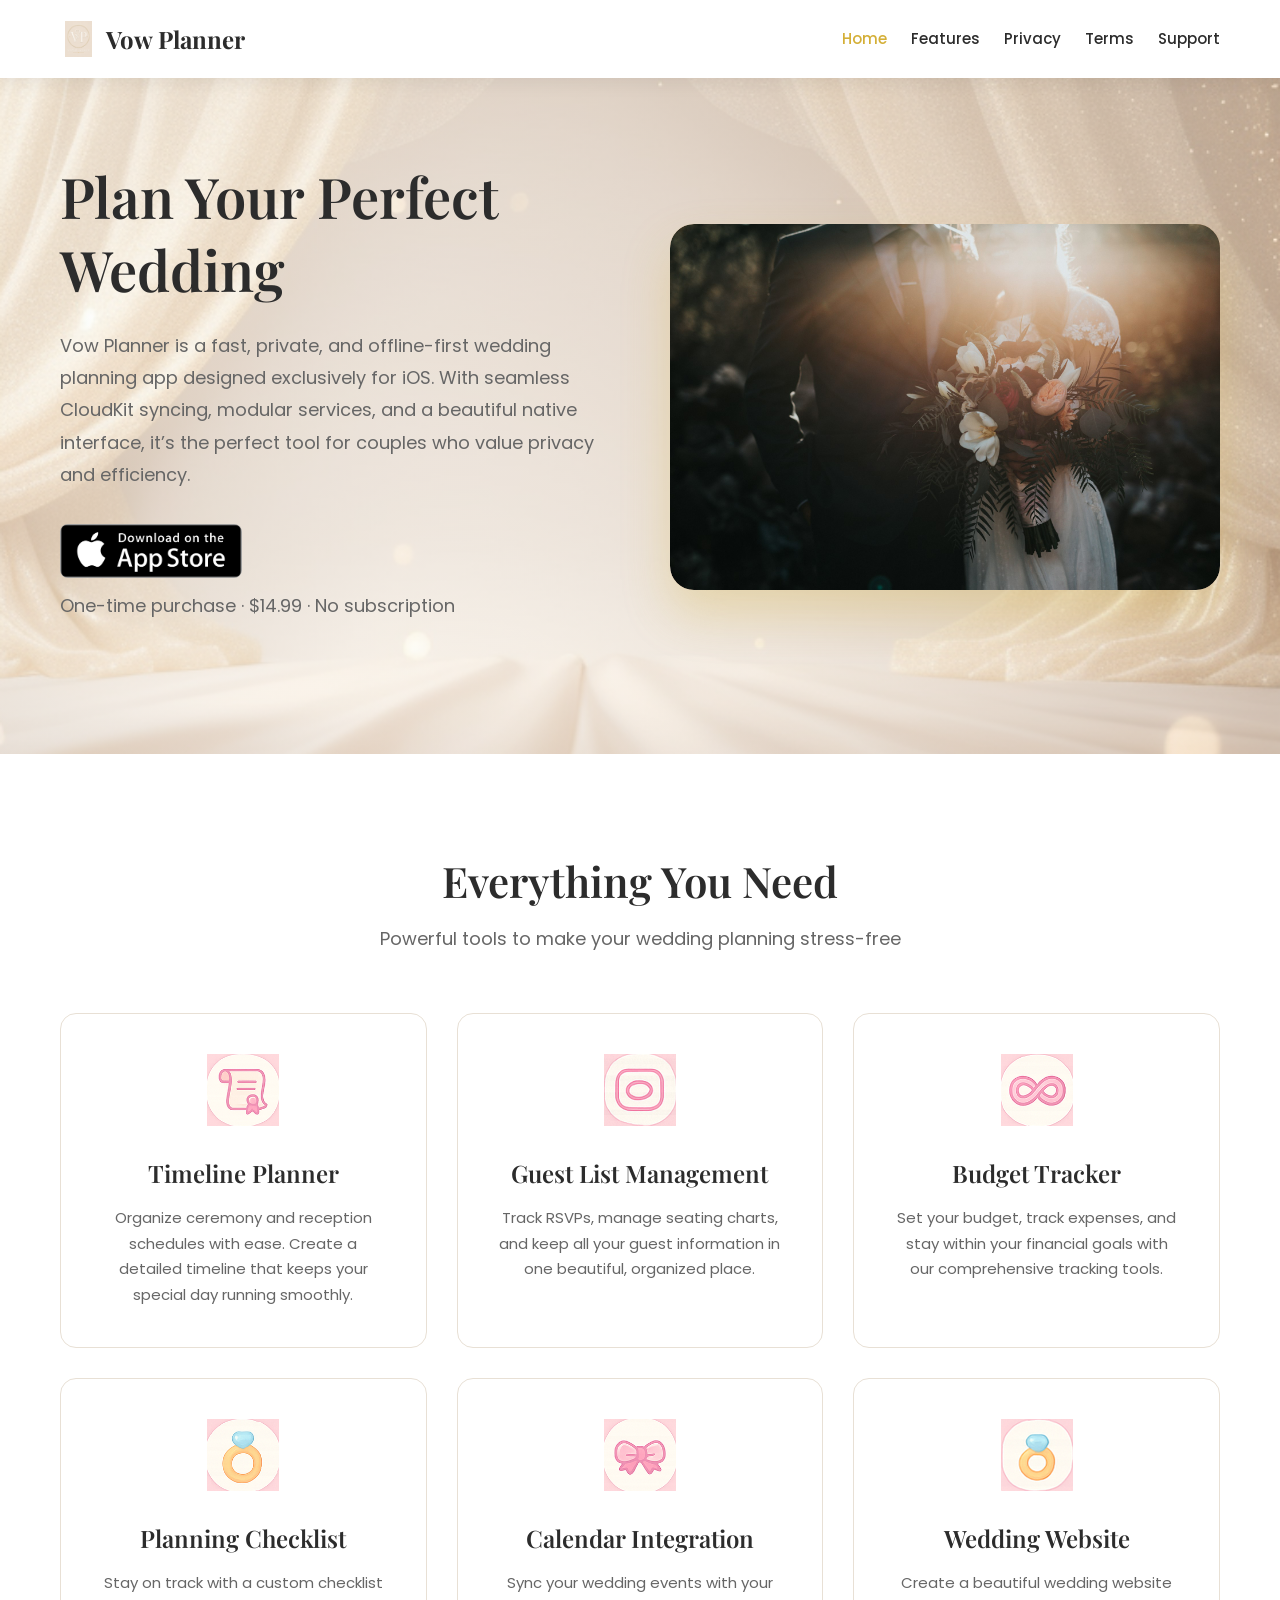
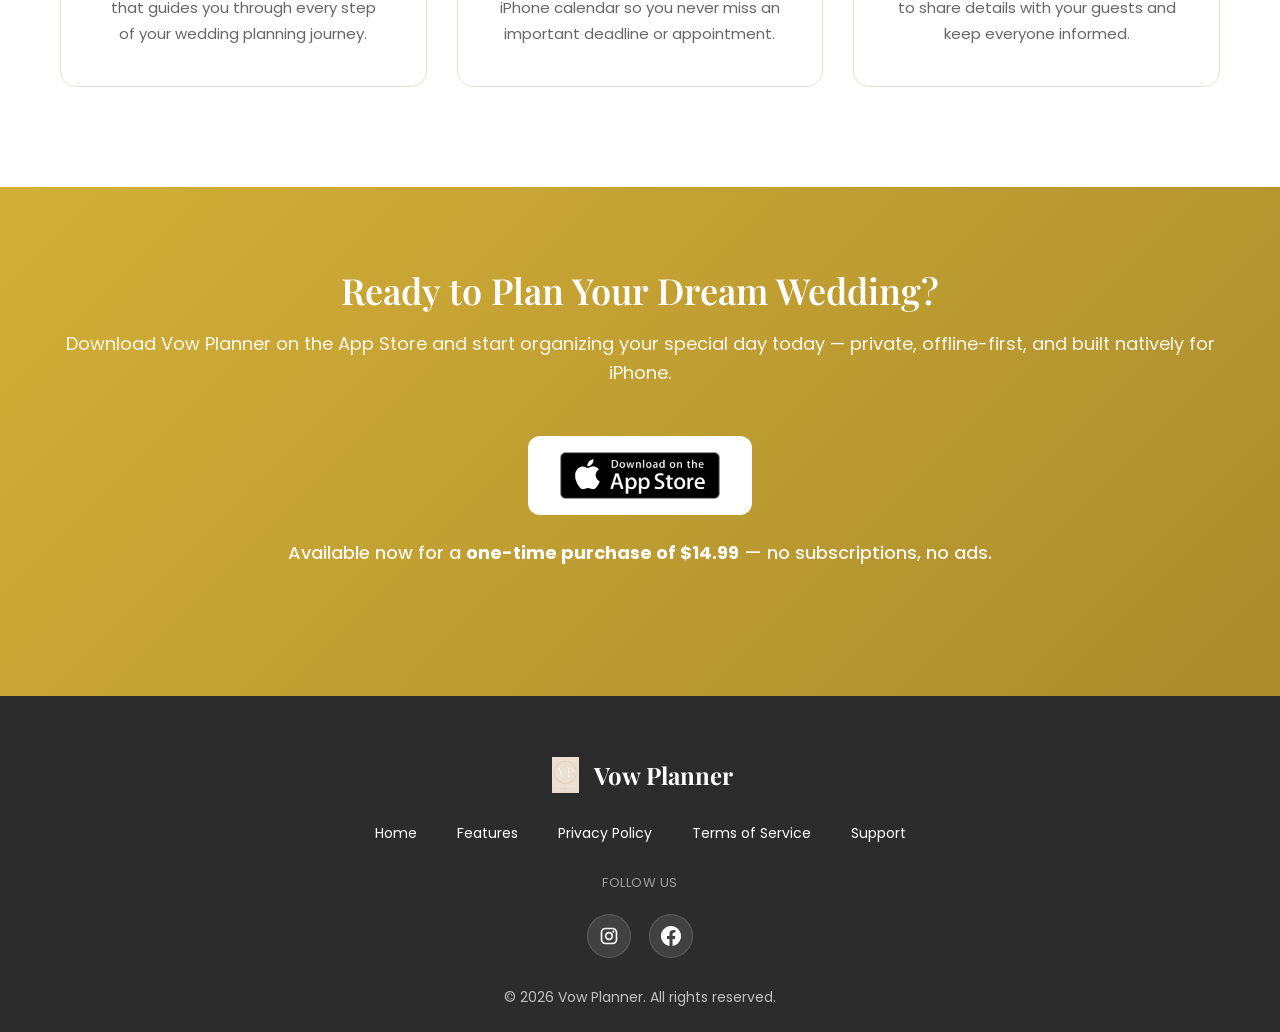
==== index.html @ b16868f6 "fix: point footer Facebook link to gath.show" ====
<!DOCTYPE html>
<html lang="en">
<head>
    <meta charset="UTF-8">
    <meta name="viewport" content="width=device-width, initial-scale=1.0">
    <title>Vow Planner - Your Perfect Wedding, Simplified</title>
    <meta name="description" content="Vow Planner is a fast, private, offline-first wedding planning app for iPhone. Organize timeline, guest list, budget, checklist, and more. One-time purchase — no subscription.">
    <meta name="keywords" content="wedding planner app, iPhone wedding app, offline wedding planner, budget tracker, guest list, Vow Planner">
    <link rel="canonical" href="https://vowplanner.goodvibez.life/">
    <link rel="stylesheet" href="css/style.css">
    <link rel="stylesheet" href="css/extras.css">
    <link rel="preconnect" href="https://fonts.googleapis.com">
    <link rel="preconnect" href="https://fonts.gstatic.com" crossorigin>
    <link href="https://fonts.googleapis.com/css2?family=Playfair+Display:wght@400;600;700&family=Poppins:wght@300;400;500;600&display=swap" rel="stylesheet">
    <link rel="icon" type="image/png" href="images/simplified-logo-mark-v01-02.png">
    <link rel="apple-touch-icon" href="images/app-store-icon-v01-02.png">
    <meta property="og:title" content="Vow Planner – Plan Your Perfect Wedding">
    <meta property="og:description" content="Fast, private, offline-first wedding planning for iPhone. One-time purchase of $14.99.">
    <meta property="og:type" content="website">
    <meta property="og:url" content="https://vowplanner.goodvibez.life/">
    <meta property="og:image" content="https://vowplanner.goodvibez.life/images/social-sharing-image-v01-01.png">
    <meta property="og:image:alt" content="Vow Planner – Your complete wedding planning companion">
    <meta property="og:site_name" content="Vow Planner">
    <meta name="twitter:card" content="summary_large_image">
    <meta name="twitter:title" content="Vow Planner – Plan Your Perfect Wedding">
    <meta name="twitter:description" content="Fast, private, offline-first wedding planning for iPhone. One-time purchase of $14.99.">
    <meta name="twitter:image" content="https://vowplanner.goodvibez.life/images/social-sharing-image-v01-01.png">
</head>
<body>
    <a class="skip-link" href="#main">Skip to content</a>
    <header class="navbar">
        <div class="container">
            <a href="index.html" class="logo">
                <img src="images/simplified-logo-mark-v01-02.png" alt="Vow Planner" class="logo-icon">
                <span>Vow Planner</span>
            </a>
            <nav class="nav-menu" id="primary-nav" aria-label="Primary">
                <a href="index.html" class="active" aria-current="page">Home</a>
                <a href="features.html">Features</a>
                <a href="privacy.html">Privacy</a>
                <a href="terms.html">Terms</a>
                <a href="support.html">Support</a>
            </nav>
            <button class="menu-toggle" type="button" aria-label="Open menu" aria-controls="primary-nav" aria-expanded="false">
                <span></span>
                <span></span>
                <span></span>
            </button>
        </div>
    </header>
    <main id="main">
    <section class="hero">
        <div class="container">
            <div class="hero-content">
                <div class="hero-text">
                    <h1>Plan Your Perfect Wedding</h1>
                    <p>Vow Planner is a fast, private, and offline-first wedding planning app designed exclusively for iOS. With seamless CloudKit syncing, modular services, and a beautiful native interface, it’s the perfect tool for couples who value privacy and efficiency.</p>
                    <div class="app-download">
                        <a href="https://apps.apple.com/us/app/vow-planner/id6760318423" class="app-store-badge" target="_blank" rel="noopener noreferrer" aria-label="Download Vow Planner on the App Store">
                            <img src="images/download.png" alt="Download on the App Store">
                        </a>
                        <p class="hero-cta-note">One-time purchase · $14.99 · No subscription</p>
                    </div>
                </div>
                <div class="hero-image">
                    <img src="images/hero-couple.jpg" alt="Happy couple smiling at their wedding ceremony">
                </div>
            </div>
        </div>
    </section>
    <section class="features-section">
        <div class="container">
            <h2>Everything You Need</h2>
            <p class="section-subtitle">Powerful tools to make your wedding planning stress-free</p>
            <div class="features-grid">
                <div class="feature-card"><img src="assets/iPadApp__Scroll.png" alt="" class="feature-icon"><h3>Timeline Planner</h3><p>Organize ceremony and reception schedules with ease. Create a detailed timeline that keeps your special day running smoothly.</p></div>
                <div class="feature-card"><img src="assets/Insta_Small.png" alt="" class="feature-icon"><h3>Guest List Management</h3><p>Track RSVPs, manage seating charts, and keep all your guest information in one beautiful, organized place.</p></div>
                <div class="feature-card"><img src="assets/iPhoneSetting__Infinity.png" alt="" class="feature-icon"><h3>Budget Tracker</h3><p>Set your budget, track expenses, and stay within your financial goals with our comprehensive tracking tools.</p></div>
                <div class="feature-card"><img src="assets/iPhoneSetting__Heart.png" alt="" class="feature-icon"><h3>Planning Checklist</h3><p>Stay on track with a custom checklist that guides you through every step of your wedding planning journey.</p></div>
                <div class="feature-card"><img src="assets/iPhoneSpotlight__Bowtie.png" alt="" class="feature-icon"><h3>Calendar Integration</h3><p>Sync your wedding events with your iPhone calendar so you never miss an important deadline or appointment.</p></div>
                <div class="feature-card"><img src="assets/Ring_Small.png" alt="" class="feature-icon"><h3>Wedding Website</h3><p>Create a beautiful wedding website to share details with your guests and keep everyone informed.</p></div>
            </div>
        </div>
    </section>
    <section class="download-section">
        <div class="container">
            <h2>Ready to Plan Your Dream Wedding?</h2>
            <p>Download Vow Planner on the App Store and start organizing your special day today — private, offline-first, and built natively for iPhone.</p>
            <div class="download-buttons">
                <a href="https://apps.apple.com/us/app/vow-planner/id6760318423" class="app-store-btn" target="_blank" rel="noopener noreferrer">
                    <img src="images/download.png" alt="Download on the App Store" width="160">
                </a>
            </div>
            <p class="price-info">Available now for a <strong>one-time purchase of $14.99</strong> — no subscriptions, no ads.</p>
        </div>
    </section>
    </main>
    <footer>
        <div class="container">
            <div class="footer-content">
                <a href="index.html" class="footer-logo">
                    <img src="images/simplified-logo-mark-v01-02.png" alt="Vow Planner" class="footer-icon">
                    <span>Vow Planner</span>
                </a>
                <div class="footer-links">
                    <a href="index.html">Home</a>
                    <a href="features.html">Features</a>
                    <a href="privacy.html">Privacy Policy</a>
                    <a href="terms.html">Terms of Service</a>
                    <a href="support.html">Support</a>
                </div>
                <p class="footer-social-label">Follow us</p>
                <div class="footer-social">
                    <a href="https://www.instagram.com/vowplannerapp/" class="social-link" target="_blank" rel="noopener noreferrer" aria-label="Vow Planner on Instagram">
                        <svg viewBox="0 0 24 24" aria-hidden="true"><path d="M7.8 2h8.4C19.4 2 22 4.6 22 7.8v8.4a5.8 5.8 0 0 1-5.8 5.8H7.8C4.6 22 2 19.4 2 16.2V7.8A5.8 5.8 0 0 1 7.8 2zm-.2 2A3.6 3.6 0 0 0 4 7.6v8.8C4 18.39 5.61 20 7.6 20h8.8a3.6 3.6 0 0 0 3.6-3.6V7.6C20 5.61 18.39 4 16.4 4H7.6zm9.65 1.5a1.25 1.25 0 1 1 0 2.5 1.25 1.25 0 0 1 0-2.5zM12 7a5 5 0 1 1 0 10 5 5 0 0 1 0-10zm0 2a3 3 0 1 0 0 6 3 3 0 0 0 0-6z"/></svg>
                    </a>
                    <a href="https://www.facebook.com/gath.show" class="social-link" target="_blank" rel="noopener noreferrer" aria-label="Vow Planner on Facebook">
                        <svg viewBox="0 0 24 24" aria-hidden="true"><path d="M24 12.073c0-6.627-5.373-12-12-12s-12 5.373-12 12c0 5.99 4.388 10.954 10.125 11.854v-8.385H7.078v-3.47h3.047V9.43c0-3.007 1.792-4.669 4.533-4.669 1.312 0 2.686.235 2.686.235v2.953H15.83c-1.491 0-1.956.925-1.956 1.874v2.25h3.328l-.532 3.47h-2.796v8.385C19.612 23.027 24 18.062 24 12.073z"/></svg>
                    </a>
                </div>
                <div class="footer-copyright">
                    <p>&copy; 2026 Vow Planner. All rights reserved.</p>
                </div>
            </div>
        </div>
    </footer>
    <script src="js/script.js"></script>
</body>
</html>
---- css/style.css ----
:root {
    --primary-color: #d4af37;
    --primary-dark: #aa8c2c;
    --accent-color: #f5e6e6;
    --text-dark: #2c2c2c;
    --text-light: #666666;
    --white: #ffffff;
    --cream: #faf9f6;
    --border-color: #e8e0d5;
}

* {
    margin: 0;
    padding: 0;
    box-sizing: border-box;
}

html {
    scroll-behavior: smooth;
}

body {
    font-family: 'Poppins', sans-serif;
    color: var(--text-dark);
    line-height: 1.6;
    background-color: var(--white);
}

h1, h2, h3, h4, h5, h6 {
    font-family: 'Playfair Display', serif;
    font-weight: 600;
    line-height: 1.3;
}

.container {
    max-width: 1200px;
    margin: 0 auto;
    padding: 0 20px;
}

.navbar {
    background: var(--white);
    box-shadow: 0 2px 20px rgba(0, 0, 0, 0.08);
    position: fixed;
    top: 0;
    width: 100%;
    z-index: 1000;
    padding: 20px 0;
}

.navbar .container {
    display: flex;
    justify-content: space-between;
    align-items: center;
}

.logo {
    display: flex;
    align-items: center;
    gap: 10px;
    font-family: 'Playfair Display', serif;
    font-size: 24px;
    font-weight: 700;
    color: var(--text-dark);
}

.logo-icon {
    width: 36px;
    height: 36px;
    object-fit: contain;
}

.nav-menu {
    display: flex;
    gap: 24px;
    flex-wrap: wrap;
}

.nav-menu a {
    text-decoration: none;
    color: var(--text-dark);
    font-weight: 500;
    font-size: 15px;
    transition: color 0.3s ease;
}

.nav-menu a:hover {
    color: var(--primary-color);
}

.nav-menu a.active {
    color: var(--primary-color);
}

.menu-toggle {
    display: none;
    flex-direction: column;
    cursor: pointer;
    gap: 5px;
}

.menu-toggle span {
    width: 25px;
    height: 3px;
    background: var(--text-dark);
    transition: all 0.3s ease;
}

.hero {
    padding: 160px 0 100px;
    background-image: url('../images/hero-background-v01-01.png');
    background-size: cover;
    background-position: center;
    background-repeat: no-repeat;
    position: relative;
}

.hero::before {
    content: '';
    position: absolute;
    inset: 0;
    background: linear-gradient(
        135deg,
        rgba(250, 249, 246, 0.55) 0%,
        rgba(255, 255, 255, 0.35) 100%
    );
    pointer-events: none;
    z-index: 0;
}

.hero .container {
    position: relative;
    z-index: 1;
}

.hero-content {
    display: grid;
    grid-template-columns: 1fr 1fr;
    gap: 60px;
    align-items: center;
}

.hero h1 {
    font-size: 56px;
    margin-bottom: 24px;
    color: var(--text-dark);
}

.hero p {
    font-size: 18px;
    color: var(--text-light);
    margin-bottom: 32px;
    line-height: 1.8;
}

.app-download {
    margin-top: 32px;
    display: flex;
    flex-direction: column;
    align-items: flex-start;
    gap: 12px;
}

.app-store-badge {
    display: inline-block;
    transition: transform 0.3s ease, box-shadow 0.3s ease;
}

.app-store-badge:hover {
    transform: translateY(-2px);
}

.app-store-badge img {
    height: 54px;
    border-radius: 8px;
    display: block;
}

.hero-cta-note {
    font-size: 14px;
    color: var(--text-light);
    margin: 0;
}

.hero-image {
    position: relative;
    border-radius: 24px;
    box-shadow: 0 24px 48px rgba(212, 175, 55, 0.28);
    overflow: hidden;
    background-image: url('../images/hero-background-v01-01.png');
    background-size: cover;
    background-position: center;
    background-repeat: no-repeat;
    padding: 0;
}

.hero-image img {
    width: 100%;
    height: auto;
    display: block;
    border-radius: 24px;
    position: relative;
    z-index: 1;
    box-shadow: inset 0 0 0 1px rgba(255, 255, 255, 0.15);
}

.features-section {
    padding: 100px 0;
    background: var(--white);
}

.features-section h2 {
    text-align: center;
    font-size: 42px;
    margin-bottom: 16px;
    color: var(--text-dark);
}

.section-subtitle {
    text-align: center;
    color: var(--text-light);
    margin-bottom: 60px;
    font-size: 18px;
}

.features-grid {
    display: grid;
    grid-template-columns: repeat(auto-fit, minmax(300px, 1fr));
    gap: 30px;
}

.feature-card {
    background: var(--white);
    padding: 40px;
    border-radius: 16px;
    border: 1px solid var(--border-color);
    transition: all 0.3s ease;
    text-align: center;
}

.feature-card:hover {
    transform: translateY(-5px);
    box-shadow: 0 15px 30px rgba(212, 175, 55, 0.15);
    border-color: var(--primary-color);
}

.feature-icon {
    width: 72px;
    height: 72px;
    margin-bottom: 24px;
    object-fit: contain;
}

.feature-card h3 {
    font-size: 24px;
    margin-bottom: 16px;
    color: var(--text-dark);
}

.feature-card p {
    color: var(--text-light);
    font-size: 15px;
    line-height: 1.7;
}

/* Lifestyle / editorial grid */
.lifestyle-section {
    padding: 80px 0 100px;
    background: var(--cream);
}

.lifestyle-section h2 {
    text-align: center;
    font-size: 36px;
    margin-bottom: 12px;
    color: var(--text-dark);
}

.lifestyle-grid {
    display: grid;
    grid-template-columns: repeat(3, 1fr);
    gap: 28px;
}

.lifestyle-card {
    margin: 0;
    border-radius: 16px;
    overflow: hidden;
    background: var(--white);
    box-shadow: 0 10px 28px rgba(0, 0, 0, 0.06);
    transition: transform 0.3s ease, box-shadow 0.3s ease;
}

.lifestyle-card:hover {
    transform: translateY(-4px);
    box-shadow: 0 16px 36px rgba(212, 175, 55, 0.18);
}

.lifestyle-card img {
    width: 100%;
    height: 240px;
    object-fit: cover;
    display: block;
}

.lifestyle-card figcaption {
    padding: 16px 20px;
    font-size: 15px;
    font-weight: 500;
    color: var(--text-dark);
    text-align: center;
}

.download-section {
    padding: 80px 0;
    background: linear-gradient(135deg, var(--primary-color) 0%, var(--primary-dark) 100%);
    text-align: center;
}

.download-section h2 {
    color: var(--white);
    font-size: 36px;
    margin-bottom: 16px;
}

.download-section > .container > p {
    color: rgba(255, 255, 255, 0.9);
    font-size: 18px;
    margin-bottom: 48px;
}

.download-buttons {
    display: flex;
    justify-content: center;
    align-items: center;
    gap: 20px;
    flex-wrap: wrap;
}

.app-store-btn {
    display: flex;
    flex-direction: column;
    align-items: center;
    justify-content: center;
    background: var(--white);
    padding: 16px 32px;
    border-radius: 12px;
    text-decoration: none;
    transition: all 0.3s ease;
    min-width: 200px;
}

.app-store-btn:hover {
    transform: translateY(-3px);
    box-shadow: 0 10px 20px rgba(0, 0, 0, 0.2);
}

.app-store-btn img {
    display: block;
    max-width: 160px;
    height: auto;
}

.price-info {
    margin-top: 24px;
    color: rgba(255, 255, 255, 0.95);
    font-size: 16px;
    font-weight: 500;
}

.price-info strong {
    color: var(--white);
}

footer {
    background: var(--text-dark);
    color: var(--white);
    padding: 60px 0 24px;
}

.footer-content {
    display: flex;
    flex-direction: column;
    align-items: center;
    gap: 28px;
}

.footer-logo {
    display: flex;
    align-items: center;
    gap: 10px;
    font-family: 'Playfair Display', serif;
    font-size: 24px;
    font-weight: 700;
    color: var(--white);
}

.footer-icon {
    width: 36px;
    height: 36px;
    object-fit: contain;
}

.footer-links {
    display: flex;
    flex-wrap: wrap;
    justify-content: center;
    gap: 28px 40px;
}

.footer-links a {
    text-decoration: none;
    color: var(--white);
    font-size: 14px;
    transition: color 0.3s ease;
}

.footer-links a:hover {
    color: var(--primary-color);
}

.footer-social {
    display: flex;
    align-items: center;
    justify-content: center;
    gap: 18px;
    flex-wrap: wrap;
}

.social-link {
    display: inline-flex;
    align-items: center;
    justify-content: center;
    width: 44px;
    height: 44px;
    border-radius: 50%;
    background: rgba(255, 255, 255, 0.1);
    color: var(--white);
    text-decoration: none;
    transition: all 0.3s ease;
    border: 1px solid rgba(255, 255, 255, 0.15);
}

.social-link:hover {
    background: var(--primary-color);
    border-color: var(--primary-color);
    transform: translateY(-3px);
    box-shadow: 0 6px 16px rgba(212, 175, 55, 0.35);
}

.social-link img {
    width: 22px;
    height: 22px;
    object-fit: contain;
    filter: brightness(0) invert(1);
}

.social-link svg {
    width: 20px;
    height: 20px;
    fill: currentColor;
}

.footer-social-label {
    width: 100%;
    text-align: center;
    font-size: 13px;
    color: rgba(255, 255, 255, 0.55);
    margin-bottom: -8px;
    letter-spacing: 0.04em;
    text-transform: uppercase;
}

.footer-copyright p {
    font-size: 14px;
    color: rgba(255, 255, 255, 0.7);
    text-align: center;
}

.page-header {
    padding: 140px 0 60px;
    background: linear-gradient(135deg, var(--cream) 0%, var(--white) 100%);
    text-align: center;
}

.page-header h1 {
    font-size: 48px;
    margin-bottom: 12px;
    color: var(--text-dark);
}

.page-header p {
    color: var(--text-light);
    font-size: 18px;
}

.legal-banner {
    padding: 60px 0;
    background: linear-gradient(135deg, var(--cream) 0%, var(--white) 100%);
}

.legal-banner-image {
    width: 100%;
    height: auto;
    border-radius: 16px;
    box-shadow: 0 10px 30px rgba(212, 175, 55, 0.2);
    max-width: 800px;
    margin: 0 auto;
    display: block;
}

.features-detail {
    padding: 80px 0;
}

.feature-detail-item {
    display: grid;
    grid-template-columns: 1fr 1fr;
    gap: 60px;
    padding: 80px 0;
    align-items: center;
}

.feature-detail-item.reverse {
    flex-direction: row-reverse;
}

.feature-detail-content h2 {
    font-size: 36px;
    margin-bottom: 20px;
    color: var(--text-dark);
}

.feature-detail-content p {
    color: var(--text-light);
    margin-bottom: 16px;
    font-size: 16px;
}

.feature-detail-content ul {
    margin-left: 20px;
    margin-top: 20px;
}

.feature-detail-content ul li {
    color: var(--text-light);
    margin-bottom: 8px;
    font-size: 15px;
}

.feature-detail-content ul li strong {
    color: var(--text-dark);
}

.feature-detail-image img {
    width: 100%;
    height: auto;
    border-radius: 16px;
    box-shadow: 0 10px 30px rgba(0, 0, 0, 0.1);
}

.legal-page {
    padding: 120px 0;
    background: var(--white);
}

.legal-content {
    max-width: 800px;
    margin: 0 auto;
}

.legal-section {
    margin-bottom: 40px;
}

.legal-section h2 {
    font-size: 28px;
    margin-bottom: 16px;
    color: var(--text-dark);
}

.legal-section p {
    color: var(--text-light);
    margin-bottom: 16px;
    font-size: 15px;
    line-height: 1.8;
}

.legal-section ul {
    margin-left: 20px;
    margin-top: 16px;
}

.legal-section ul li {
    color: var(--text-light);
    margin-bottom: 8px;
    font-size: 15px;
    line-height: 1.6;
}

.legal-section ul li strong {
    color: var(--text-dark);
}

/* Social page */
.social-hero-banner {
    padding: 0 0 40px;
    background: linear-gradient(135deg, var(--cream) 0%, var(--white) 100%);
}

.social-hero-img {
    width: 100%;
    max-width: 720px;
    height: auto;
    display: block;
    margin: 0 auto;
    border-radius: 16px;
    box-shadow: 0 12px 32px rgba(212, 175, 55, 0.2);
}

.social-links-section {
    padding: 60px 0 80px;
    background: var(--white);
}

.social-links-section h2 {
    text-align: center;
    font-size: 36px;
    margin-bottom: 12px;
}

.social-cards {
    display: grid;
    grid-template-columns: repeat(auto-fit, minmax(240px, 1fr));
    gap: 24px;
}

.social-card {
    display: flex;
    flex-direction: column;
    align-items: center;
    text-align: center;
    padding: 36px 24px;
    border-radius: 16px;
    border: 1px solid var(--border-color);
    text-decoration: none;
    color: inherit;
    transition: all 0.3s ease;
    background: var(--white);
}

.social-card:hover {
    transform: translateY(-5px);
    border-color: var(--primary-color);
    box-shadow: 0 14px 28px rgba(212, 175, 55, 0.15);
}

.social-card-icon {
    width: 56px;
    height: 56px;
    border-radius: 50%;
    display: flex;
    align-items: center;
    justify-content: center;
    margin-bottom: 20px;
    background: var(--cream);
}

.social-card-icon img {
    width: 28px;
    height: 28px;
    object-fit: contain;
}

.social-card-icon svg {
    width: 24px;
    height: 24px;
    fill: var(--text-dark);
}

.social-card h3 {
    font-size: 22px;
    margin-bottom: 10px;
    color: var(--text-dark);
}

.social-card p {
    font-size: 14px;
    color: var(--text-light);
    margin-bottom: 16px;
    line-height: 1.6;
    flex-grow: 1;
}

.social-card-cta {
    font-size: 14px;
    font-weight: 600;
    color: var(--primary-color);
}

@media (max-width: 992px) {
    .hero h1 {
        font-size: 48px;
    }

    .feature-detail-item {
        grid-template-columns: 1fr;
    }

    .lifestyle-grid {
        grid-template-columns: 1fr 1fr;
    }
}

@media (max-width: 768px) {
    .menu-toggle {
        display: flex;
    }

    .nav-menu {
        position: fixed;
        top: 80px;
        left: 0;
        right: 0;
        background: var(--white);
        flex-direction: column;
        padding: 20px;
        box-shadow: 0 5px 10px rgba(0, 0, 0, 0.1);
        transform: translateX(100%);
        transition: transform 0.3s ease;
        z-index: 999;
    }

    .nav-menu.active {
        transform: translateX(0);
    }

    .hero {
        padding: 120px 0 60px;
    }

    .hero-content {
        grid-template-columns: 1fr;
        text-align: center;
    }

    .hero h1 {
        font-size: 36px;
    }

    .hero p {
        margin-left: auto;
        margin-right: auto;
    }

    .app-download {
        align-items: center;
    }

    .download-buttons {
        flex-direction: column;
    }

    .features-grid {
        grid-template-columns: 1fr;
    }

    .features-section {
        padding: 60px 0;
    }

    .lifestyle-grid {
        grid-template-columns: 1fr;
    }

    .lifestyle-card img {
        height: 200px;
    }

    .features-detail {
        padding: 40px 0;
    }

    .feature-detail-content h2 {
        font-size: 28px;
    }

    .legal-page {
        padding: 60px 0;
    }

    .footer-links {
        gap: 16px 24px;
    }
}
---- css/extras.css ----
a.logo, a.footer-logo { text-decoration: none; }
a.logo:hover, a.footer-logo:hover { color: var(--primary-color); }
.menu-toggle { background: none; border: none; padding: 6px; }
.menu-toggle.active span:nth-child(1) { transform: translateY(8px) rotate(45deg); }
.menu-toggle.active span:nth-child(2) { opacity: 0; }
.menu-toggle.active span:nth-child(3) { transform: translateY(-8px) rotate(-45deg); }
.skip-link { position: absolute; left: -999px; top: 8px; z-index: 2000; background: var(--text-dark); color: var(--white); padding: 8px 16px; border-radius: 6px; }
.skip-link:focus { left: 12px; }
.feature-detail-item.reverse .feature-detail-image { order: -1; }
.contact-form { margin: 3rem 0; background: var(--cream); border-radius: 12px; box-shadow: 0 2px 12px rgba(0,0,0,0.04); padding: 2rem 0; }
.contact-form h2, .contact-form > .container > p { text-align: center; }
.contact-form > .container > p { color: var(--text-light); max-width: 640px; margin: 0 auto 1.5rem; }
.styled-form { display: flex; flex-direction: column; gap: 1.2rem; max-width: 500px; margin: 0 auto; }
.styled-form label { font-weight: 500; color: var(--text-dark); }
.styled-form input, .styled-form textarea { padding: 0.7rem 1rem; border: 1px solid var(--border-color); border-radius: 6px; font-size: 1rem; font-family: inherit; background: var(--white); }
.styled-form input:focus, .styled-form textarea:focus { border-color: var(--primary-color); outline: 2px solid rgba(212,175,55,0.35); outline-offset: 1px; }
.btn-primary { background: var(--primary-color); color: var(--white); border: none; border-radius: 6px; padding: 0.8rem 1.5rem; font-size: 1rem; font-weight: 600; cursor: pointer; }
.btn-primary:hover { background: var(--primary-dark); }
.faq-section { padding: 1rem 0 2rem; }
.faq-section details { margin-bottom: 1rem; padding: 1rem; background: var(--cream); border-radius: 8px; border: 1px solid var(--border-color); }
.faq-section summary { font-weight: 600; cursor: pointer; color: var(--text-dark); }
.faq-section details p { margin-top: 0.75rem; color: var(--text-light); }
.support-intro { padding: 2rem 0; }
.support-intro p { max-width: 700px; margin: 0 auto; text-align: center; color: var(--text-light); font-size: 1.05rem; line-height: 1.7; }
.faq-section h2 { text-align: center; margin-bottom: 1.5rem; }
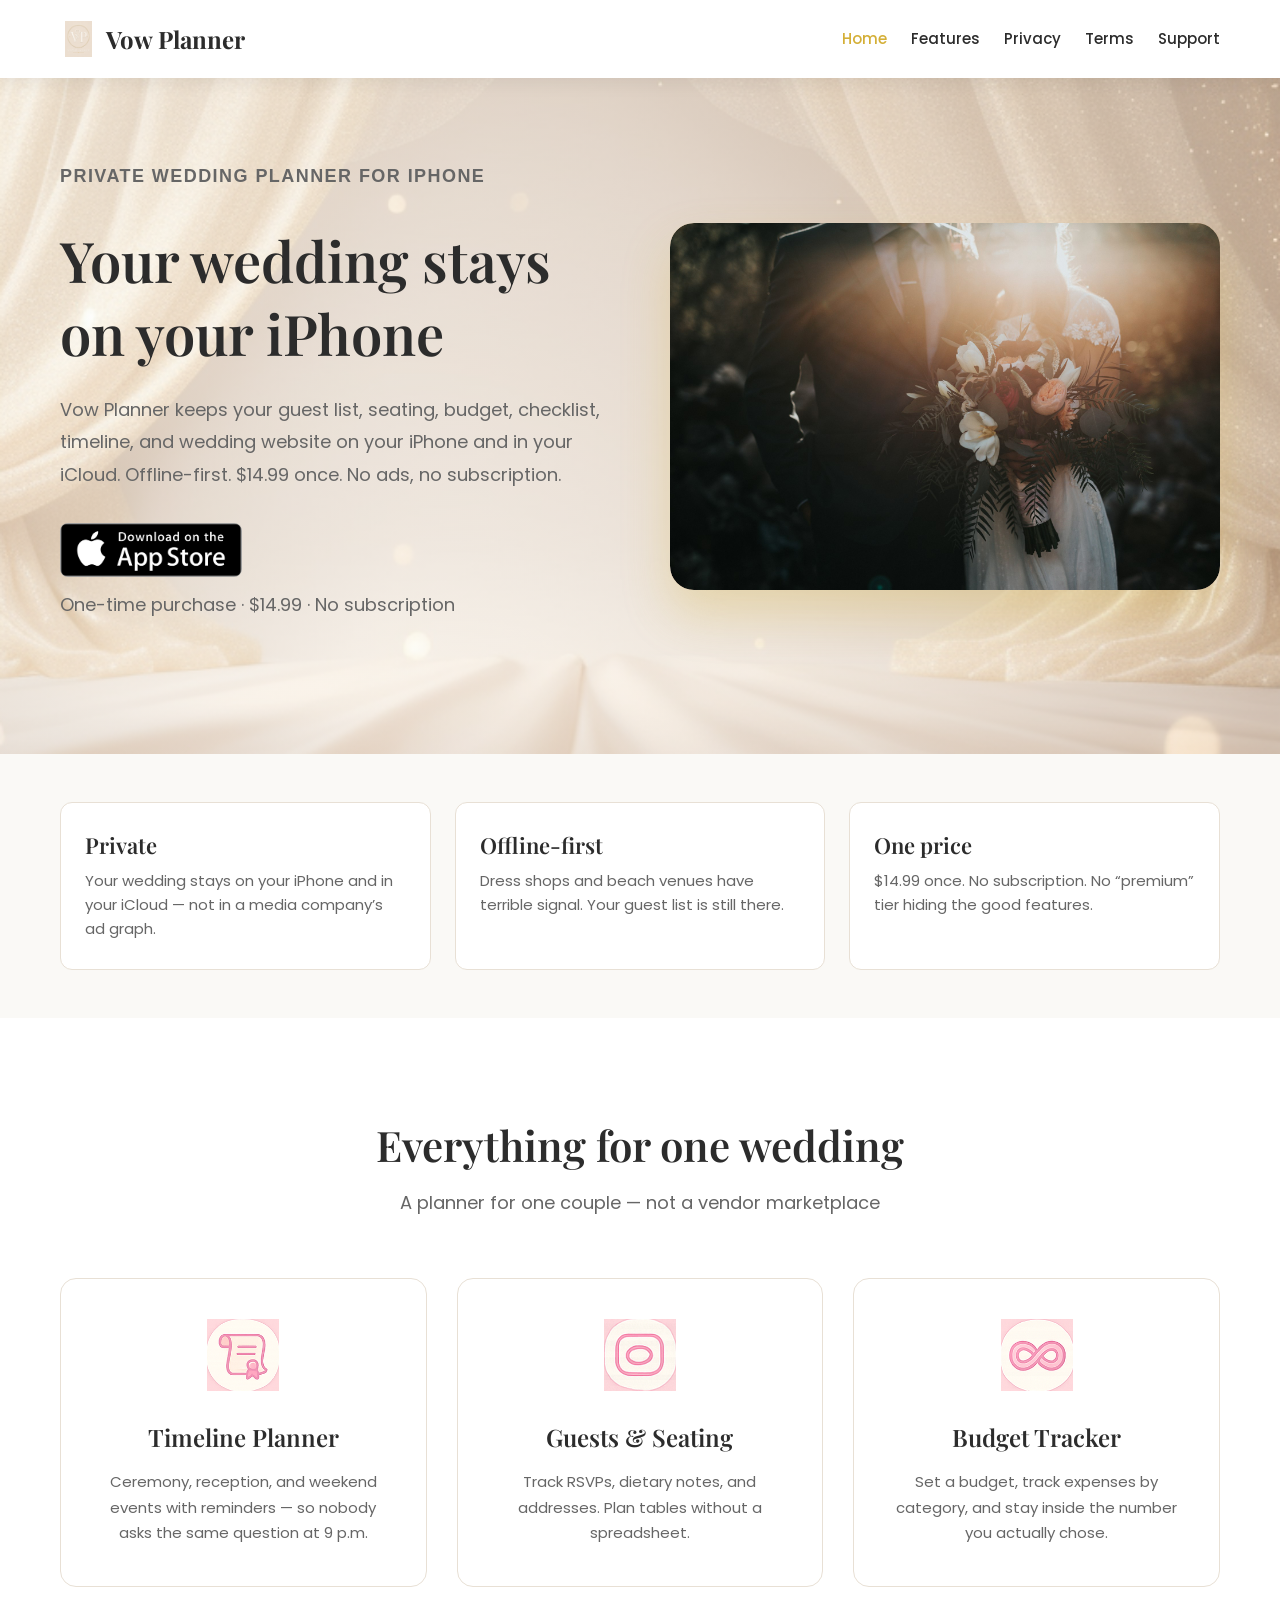
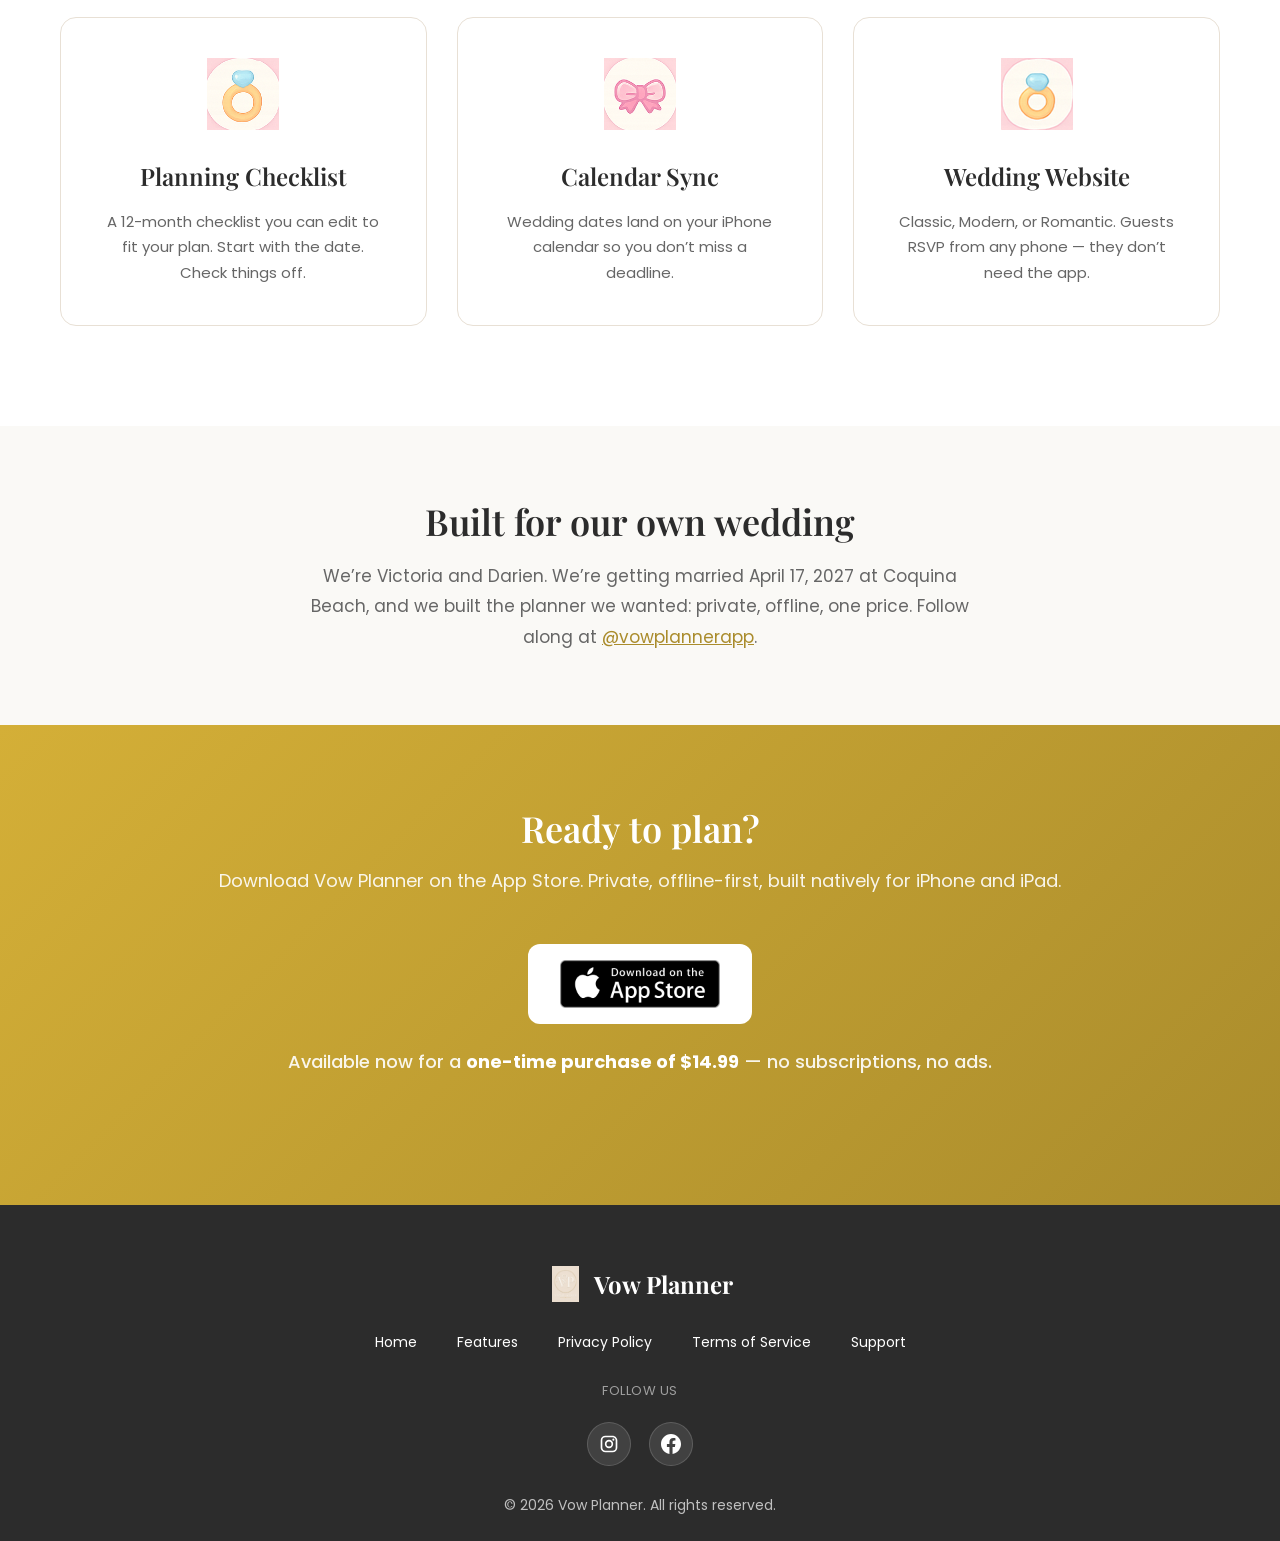
==== commit a9c9402c: "feat: homepage copy from Drive brief plus official Facebook link" ====
--- a/index.html
+++ b/index.html
@@ -3,9 +3,9 @@
 <head>
     <meta charset="UTF-8">
     <meta name="viewport" content="width=device-width, initial-scale=1.0">
-    <title>Vow Planner - Your Perfect Wedding, Simplified</title>
-    <meta name="description" content="Vow Planner is a fast, private, offline-first wedding planning app for iPhone. Organize timeline, guest list, budget, checklist, and more. One-time purchase — no subscription.">
-    <meta name="keywords" content="wedding planner app, iPhone wedding app, offline wedding planner, budget tracker, guest list, Vow Planner">
+    <title>Vow Planner – Private Wedding Planner for iPhone</title>
+    <meta name="description" content="Vow Planner is a private, offline-first wedding planner for iPhone. Guest list, seating, budget, checklist, timeline, and a wedding website. $14.99 once. No ads, no subscription.">
+    <meta name="keywords" content="Vow Planner, wedding planner app, iPhone wedding app, offline wedding planner, private wedding planner, guest list, seating chart, budget tracker">
     <link rel="canonical" href="https://vowplanner.goodvibez.life/">
     <link rel="stylesheet" href="css/style.css">
     <link rel="stylesheet" href="css/extras.css">
@@ -14,16 +14,16 @@
     <link href="https://fonts.googleapis.com/css2?family=Playfair+Display:wght@400;600;700&family=Poppins:wght@300;400;500;600&display=swap" rel="stylesheet">
     <link rel="icon" type="image/png" href="images/simplified-logo-mark-v01-02.png">
     <link rel="apple-touch-icon" href="images/app-store-icon-v01-02.png">
-    <meta property="og:title" content="Vow Planner – Plan Your Perfect Wedding">
-    <meta property="og:description" content="Fast, private, offline-first wedding planning for iPhone. One-time purchase of $14.99.">
+    <meta property="og:title" content="Vow Planner – Private Wedding Planner for iPhone">
+    <meta property="og:description" content="Your wedding stays on your iPhone and in your iCloud. $14.99 once. No ads, no subscription.">
     <meta property="og:type" content="website">
     <meta property="og:url" content="https://vowplanner.goodvibez.life/">
     <meta property="og:image" content="https://vowplanner.goodvibez.life/images/social-sharing-image-v01-01.png">
     <meta property="og:image:alt" content="Vow Planner – Your complete wedding planning companion">
     <meta property="og:site_name" content="Vow Planner">
     <meta name="twitter:card" content="summary_large_image">
-    <meta name="twitter:title" content="Vow Planner – Plan Your Perfect Wedding">
-    <meta name="twitter:description" content="Fast, private, offline-first wedding planning for iPhone. One-time purchase of $14.99.">
+    <meta name="twitter:title" content="Vow Planner – Private Wedding Planner for iPhone">
+    <meta name="twitter:description" content="Your wedding stays on your iPhone and in your iCloud. $14.99 once. No ads, no subscription.">
     <meta name="twitter:image" content="https://vowplanner.goodvibez.life/images/social-sharing-image-v01-01.png">
 </head>
 <body>
@@ -53,8 +53,9 @@
         <div class="container">
             <div class="hero-content">
                 <div class="hero-text">
-                    <h1>Plan Your Perfect Wedding</h1>
-                    <p>Vow Planner is a fast, private, and offline-first wedding planning app designed exclusively for iOS. With seamless CloudKit syncing, modular services, and a beautiful native interface, it’s the perfect tool for couples who value privacy and efficiency.</p>
+                    <p class="hero-kicker">Private wedding planner for iPhone</p>
+                    <h1>Your wedding stays on your iPhone</h1>
+                    <p>Vow Planner keeps your guest list, seating, budget, checklist, timeline, and wedding website on your iPhone and in your iCloud. Offline-first. $14.99 once. No ads, no subscription.</p>
                     <div class="app-download">
                         <a href="https://apps.apple.com/us/app/vow-planner/id6760318423" class="app-store-badge" target="_blank" rel="noopener noreferrer" aria-label="Download Vow Planner on the App Store">
                             <img src="images/download.png" alt="Download on the App Store">
@@ -68,24 +69,48 @@
             </div>
         </div>
     </section>
+    <section class="pillars-section" aria-label="Why Vow Planner">
+        <div class="container">
+            <div class="pillars-grid">
+                <div class="pillar-card">
+                    <h2>Private</h2>
+                    <p>Your wedding stays on your iPhone and in your iCloud — not in a media company’s ad graph.</p>
+                </div>
+                <div class="pillar-card">
+                    <h2>Offline-first</h2>
+                    <p>Dress shops and beach venues have terrible signal. Your guest list is still there.</p>
+                </div>
+                <div class="pillar-card">
+                    <h2>One price</h2>
+                    <p>$14.99 once. No subscription. No “premium” tier hiding the good features.</p>
+                </div>
+            </div>
+        </div>
+    </section>
     <section class="features-section">
         <div class="container">
-            <h2>Everything You Need</h2>
-            <p class="section-subtitle">Powerful tools to make your wedding planning stress-free</p>
+            <h2>Everything for one wedding</h2>
+            <p class="section-subtitle">A planner for one couple — not a vendor marketplace</p>
             <div class="features-grid">
-                <div class="feature-card"><img src="assets/iPadApp__Scroll.png" alt="" class="feature-icon"><h3>Timeline Planner</h3><p>Organize ceremony and reception schedules with ease. Create a detailed timeline that keeps your special day running smoothly.</p></div>
-                <div class="feature-card"><img src="assets/Insta_Small.png" alt="" class="feature-icon"><h3>Guest List Management</h3><p>Track RSVPs, manage seating charts, and keep all your guest information in one beautiful, organized place.</p></div>
-                <div class="feature-card"><img src="assets/iPhoneSetting__Infinity.png" alt="" class="feature-icon"><h3>Budget Tracker</h3><p>Set your budget, track expenses, and stay within your financial goals with our comprehensive tracking tools.</p></div>
-                <div class="feature-card"><img src="assets/iPhoneSetting__Heart.png" alt="" class="feature-icon"><h3>Planning Checklist</h3><p>Stay on track with a custom checklist that guides you through every step of your wedding planning journey.</p></div>
-                <div class="feature-card"><img src="assets/iPhoneSpotlight__Bowtie.png" alt="" class="feature-icon"><h3>Calendar Integration</h3><p>Sync your wedding events with your iPhone calendar so you never miss an important deadline or appointment.</p></div>
-                <div class="feature-card"><img src="assets/Ring_Small.png" alt="" class="feature-icon"><h3>Wedding Website</h3><p>Create a beautiful wedding website to share details with your guests and keep everyone informed.</p></div>
+                <div class="feature-card"><img src="assets/iPadApp__Scroll.png" alt="" class="feature-icon"><h3>Timeline Planner</h3><p>Ceremony, reception, and weekend events with reminders — so nobody asks the same question at 9 p.m.</p></div>
+                <div class="feature-card"><img src="assets/Insta_Small.png" alt="" class="feature-icon"><h3>Guests &amp; Seating</h3><p>Track RSVPs, dietary notes, and addresses. Plan tables without a spreadsheet.</p></div>
+                <div class="feature-card"><img src="assets/iPhoneSetting__Infinity.png" alt="" class="feature-icon"><h3>Budget Tracker</h3><p>Set a budget, track expenses by category, and stay inside the number you actually chose.</p></div>
+                <div class="feature-card"><img src="assets/iPhoneSetting__Heart.png" alt="" class="feature-icon"><h3>Planning Checklist</h3><p>A 12-month checklist you can edit to fit your plan. Start with the date. Check things off.</p></div>
+                <div class="feature-card"><img src="assets/iPhoneSpotlight__Bowtie.png" alt="" class="feature-icon"><h3>Calendar Sync</h3><p>Wedding dates land on your iPhone calendar so you don’t miss a deadline.</p></div>
+                <div class="feature-card"><img src="assets/Ring_Small.png" alt="" class="feature-icon"><h3>Wedding Website</h3><p>Classic, Modern, or Romantic. Guests RSVP from any phone — they don’t need the app.</p></div>
             </div>
+        </div>
+    </section>
+    <section class="founders-section">
+        <div class="container">
+            <h2>Built for our own wedding</h2>
+            <p>We’re Victoria and Darien. We’re getting married April 17, 2027 at Coquina Beach, and we built the planner we wanted: private, offline, one price. Follow along at <a href="https://www.instagram.com/vowplannerapp/" target="_blank" rel="noopener noreferrer">@vowplannerapp</a>.</p>
         </div>
     </section>
     <section class="download-section">
         <div class="container">
-            <h2>Ready to Plan Your Dream Wedding?</h2>
-            <p>Download Vow Planner on the App Store and start organizing your special day today — private, offline-first, and built natively for iPhone.</p>
+            <h2>Ready to plan?</h2>
+            <p>Download Vow Planner on the App Store. Private, offline-first, built natively for iPhone and iPad.</p>
             <div class="download-buttons">
                 <a href="https://apps.apple.com/us/app/vow-planner/id6760318423" class="app-store-btn" target="_blank" rel="noopener noreferrer">
                     <img src="images/download.png" alt="Download on the App Store" width="160">
@@ -114,7 +139,7 @@
                     <a href="https://www.instagram.com/vowplannerapp/" class="social-link" target="_blank" rel="noopener noreferrer" aria-label="Vow Planner on Instagram">
                         <svg viewBox="0 0 24 24" aria-hidden="true"><path d="M7.8 2h8.4C19.4 2 22 4.6 22 7.8v8.4a5.8 5.8 0 0 1-5.8 5.8H7.8C4.6 22 2 19.4 2 16.2V7.8A5.8 5.8 0 0 1 7.8 2zm-.2 2A3.6 3.6 0 0 0 4 7.6v8.8C4 18.39 5.61 20 7.6 20h8.8a3.6 3.6 0 0 0 3.6-3.6V7.6C20 5.61 18.39 4 16.4 4H7.6zm9.65 1.5a1.25 1.25 0 1 1 0 2.5 1.25 1.25 0 0 1 0-2.5zM12 7a5 5 0 1 1 0 10 5 5 0 0 1 0-10zm0 2a3 3 0 1 0 0 6 3 3 0 0 0 0-6z"/></svg>
                     </a>
-                    <a href="https://www.facebook.com/gath.show" class="social-link" target="_blank" rel="noopener noreferrer" aria-label="Vow Planner on Facebook">
+                    <a href="https://www.facebook.com/profile.php?id=61593039557628" class="social-link" target="_blank" rel="noopener noreferrer" aria-label="Vow Planner on Facebook">
                         <svg viewBox="0 0 24 24" aria-hidden="true"><path d="M24 12.073c0-6.627-5.373-12-12-12s-12 5.373-12 12c0 5.99 4.388 10.954 10.125 11.854v-8.385H7.078v-3.47h3.047V9.43c0-3.007 1.792-4.669 4.533-4.669 1.312 0 2.686.235 2.686.235v2.953H15.83c-1.491 0-1.956.925-1.956 1.874v2.25h3.328l-.532 3.47h-2.796v8.385C19.612 23.027 24 18.062 24 12.073z"/></svg>
                     </a>
                 </div>
--- a/css/extras.css
+++ b/css/extras.css
@@ -23,3 +23,79 @@
 .support-intro { padding: 2rem 0; }
 .support-intro p { max-width: 700px; margin: 0 auto; text-align: center; color: var(--text-light); font-size: 1.05rem; line-height: 1.7; }
 .faq-section h2 { text-align: center; margin-bottom: 1.5rem; }
+
+.hero-kicker {
+    font-family: 'Poppins', sans-serif;
+    font-size: 13px;
+    font-weight: 600;
+    letter-spacing: 0.08em;
+    text-transform: uppercase;
+    color: var(--primary-dark);
+    margin-bottom: 12px;
+}
+
+.pillars-section {
+    padding: 48px 0;
+    background: var(--cream);
+}
+
+.pillars-grid {
+    display: grid;
+    grid-template-columns: repeat(3, 1fr);
+    gap: 24px;
+}
+
+.pillar-card {
+    background: var(--white);
+    border: 1px solid var(--border-color);
+    border-radius: 12px;
+    padding: 28px 24px;
+}
+
+.pillar-card h2 {
+    font-size: 22px;
+    margin-bottom: 10px;
+}
+
+.pillar-card p {
+    color: var(--text-light);
+    font-size: 15px;
+    margin: 0;
+}
+
+.founders-section {
+    padding: 72px 0;
+    background: var(--cream);
+    text-align: center;
+}
+
+.founders-section h2 {
+    font-size: 36px;
+    margin-bottom: 16px;
+}
+
+.founders-section p {
+    max-width: 680px;
+    margin: 0 auto;
+    color: var(--text-light);
+    font-size: 17px;
+    line-height: 1.8;
+}
+
+.founders-section a {
+    color: var(--primary-dark);
+}
+
+.privacy-lead {
+    font-size: 17px;
+    color: var(--text-dark);
+}
+
+@media (max-width: 768px) {
+    .pillars-grid {
+        grid-template-columns: 1fr;
+    }
+    .founders-section h2 {
+        font-size: 28px;
+    }
+}
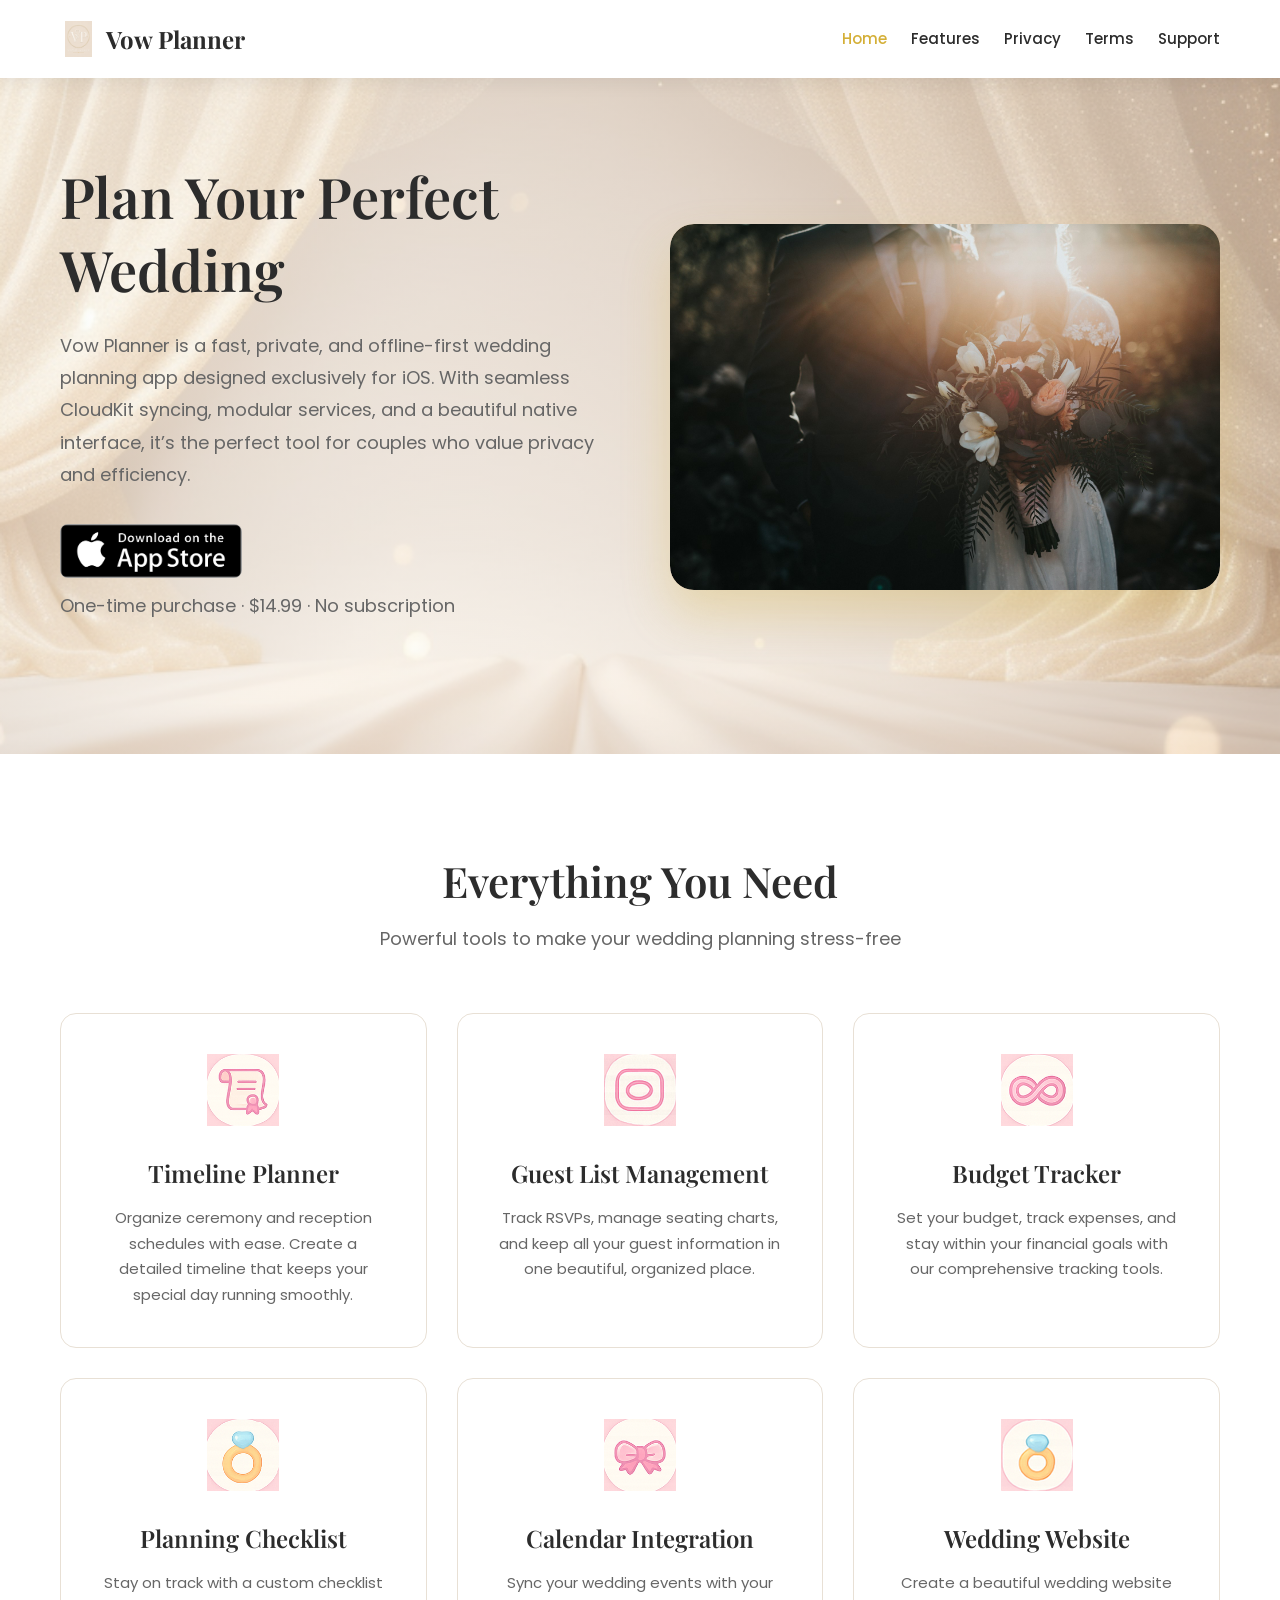
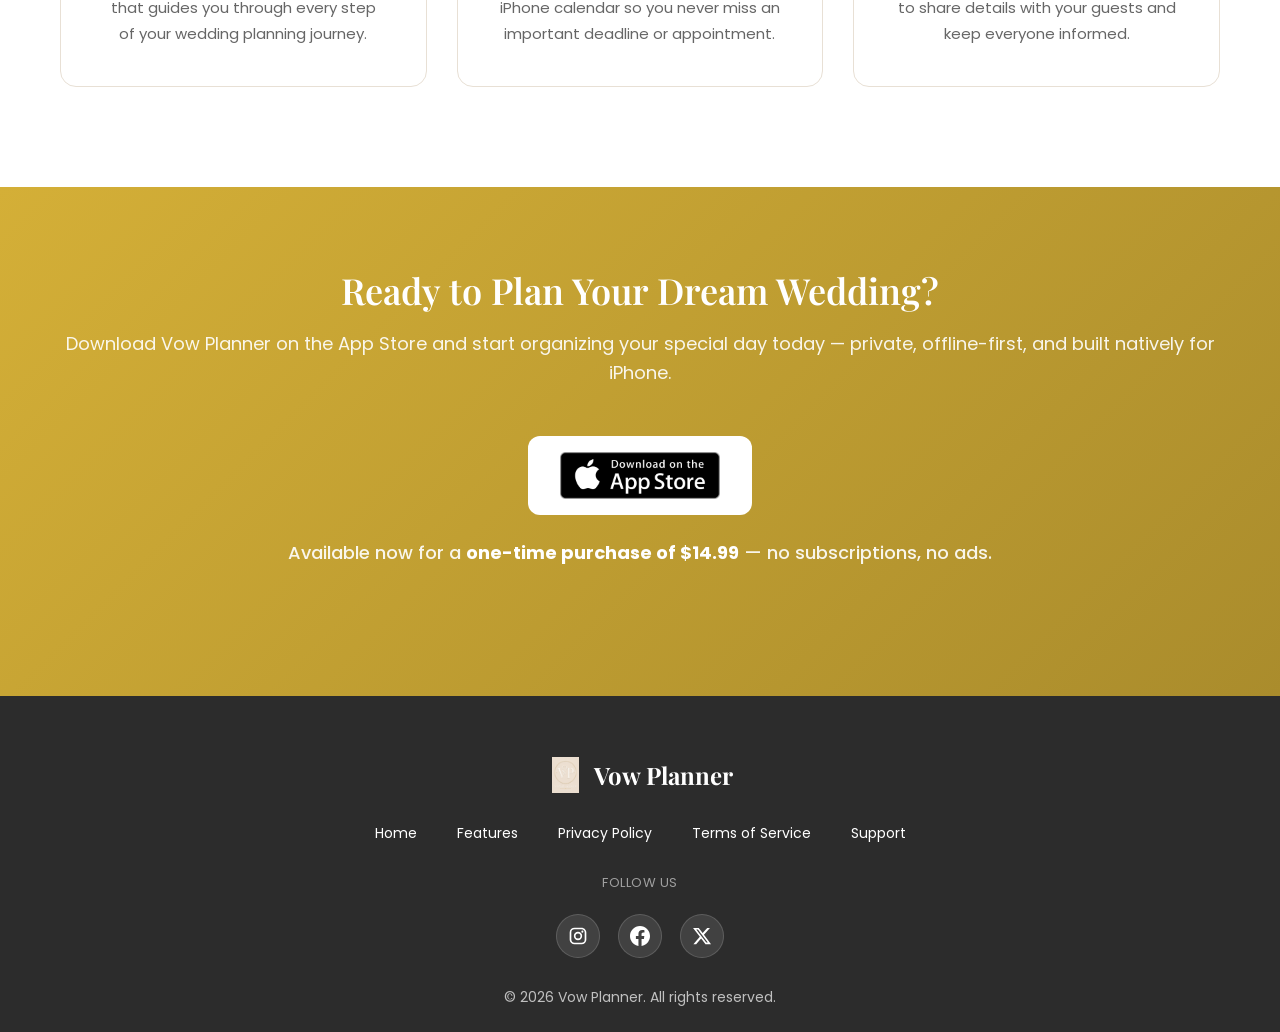
==== commit cc2c27df: "Add X social badge to site footer Link https://x.com/vowplannerapp beside existing Instagram and Fac" ====
--- a/index.html
+++ b/index.html
@@ -3,9 +3,9 @@
 <head>
     <meta charset="UTF-8">
     <meta name="viewport" content="width=device-width, initial-scale=1.0">
-    <title>Vow Planner – Private Wedding Planner for iPhone</title>
-    <meta name="description" content="Vow Planner is a private, offline-first wedding planner for iPhone. Guest list, seating, budget, checklist, timeline, and a wedding website. $14.99 once. No ads, no subscription.">
-    <meta name="keywords" content="Vow Planner, wedding planner app, iPhone wedding app, offline wedding planner, private wedding planner, guest list, seating chart, budget tracker">
+    <title>Vow Planner - Your Perfect Wedding, Simplified</title>
+    <meta name="description" content="Vow Planner is a fast, private, offline-first wedding planning app for iPhone. Organize timeline, guest list, budget, checklist, and more. One-time purchase — no subscription.">
+    <meta name="keywords" content="wedding planner app, iPhone wedding app, offline wedding planner, budget tracker, guest list, Vow Planner">
     <link rel="canonical" href="https://vowplanner.goodvibez.life/">
     <link rel="stylesheet" href="css/style.css">
     <link rel="stylesheet" href="css/extras.css">
@@ -14,16 +14,16 @@
     <link href="https://fonts.googleapis.com/css2?family=Playfair+Display:wght@400;600;700&family=Poppins:wght@300;400;500;600&display=swap" rel="stylesheet">
     <link rel="icon" type="image/png" href="images/simplified-logo-mark-v01-02.png">
     <link rel="apple-touch-icon" href="images/app-store-icon-v01-02.png">
-    <meta property="og:title" content="Vow Planner – Private Wedding Planner for iPhone">
-    <meta property="og:description" content="Your wedding stays on your iPhone and in your iCloud. $14.99 once. No ads, no subscription.">
+    <meta property="og:title" content="Vow Planner – Plan Your Perfect Wedding">
+    <meta property="og:description" content="Fast, private, offline-first wedding planning for iPhone. One-time purchase of $14.99.">
     <meta property="og:type" content="website">
     <meta property="og:url" content="https://vowplanner.goodvibez.life/">
     <meta property="og:image" content="https://vowplanner.goodvibez.life/images/social-sharing-image-v01-01.png">
     <meta property="og:image:alt" content="Vow Planner – Your complete wedding planning companion">
     <meta property="og:site_name" content="Vow Planner">
     <meta name="twitter:card" content="summary_large_image">
-    <meta name="twitter:title" content="Vow Planner – Private Wedding Planner for iPhone">
-    <meta name="twitter:description" content="Your wedding stays on your iPhone and in your iCloud. $14.99 once. No ads, no subscription.">
+    <meta name="twitter:title" content="Vow Planner – Plan Your Perfect Wedding">
+    <meta name="twitter:description" content="Fast, private, offline-first wedding planning for iPhone. One-time purchase of $14.99.">
     <meta name="twitter:image" content="https://vowplanner.goodvibez.life/images/social-sharing-image-v01-01.png">
 </head>
 <body>
@@ -53,9 +53,8 @@
         <div class="container">
             <div class="hero-content">
                 <div class="hero-text">
-                    <p class="hero-kicker">Private wedding planner for iPhone</p>
-                    <h1>Your wedding stays on your iPhone</h1>
-                    <p>Vow Planner keeps your guest list, seating, budget, checklist, timeline, and wedding website on your iPhone and in your iCloud. Offline-first. $14.99 once. No ads, no subscription.</p>
+                    <h1>Plan Your Perfect Wedding</h1>
+                    <p>Vow Planner is a fast, private, and offline-first wedding planning app designed exclusively for iOS. With seamless CloudKit syncing, modular services, and a beautiful native interface, it’s the perfect tool for couples who value privacy and efficiency.</p>
                     <div class="app-download">
                         <a href="https://apps.apple.com/us/app/vow-planner/id6760318423" class="app-store-badge" target="_blank" rel="noopener noreferrer" aria-label="Download Vow Planner on the App Store">
                             <img src="images/download.png" alt="Download on the App Store">
@@ -69,48 +68,24 @@
             </div>
         </div>
     </section>
-    <section class="pillars-section" aria-label="Why Vow Planner">
-        <div class="container">
-            <div class="pillars-grid">
-                <div class="pillar-card">
-                    <h2>Private</h2>
-                    <p>Your wedding stays on your iPhone and in your iCloud — not in a media company’s ad graph.</p>
-                </div>
-                <div class="pillar-card">
-                    <h2>Offline-first</h2>
-                    <p>Dress shops and beach venues have terrible signal. Your guest list is still there.</p>
-                </div>
-                <div class="pillar-card">
-                    <h2>One price</h2>
-                    <p>$14.99 once. No subscription. No “premium” tier hiding the good features.</p>
-                </div>
-            </div>
-        </div>
-    </section>
     <section class="features-section">
         <div class="container">
-            <h2>Everything for one wedding</h2>
-            <p class="section-subtitle">A planner for one couple — not a vendor marketplace</p>
+            <h2>Everything You Need</h2>
+            <p class="section-subtitle">Powerful tools to make your wedding planning stress-free</p>
             <div class="features-grid">
-                <div class="feature-card"><img src="assets/iPadApp__Scroll.png" alt="" class="feature-icon"><h3>Timeline Planner</h3><p>Ceremony, reception, and weekend events with reminders — so nobody asks the same question at 9 p.m.</p></div>
-                <div class="feature-card"><img src="assets/Insta_Small.png" alt="" class="feature-icon"><h3>Guests &amp; Seating</h3><p>Track RSVPs, dietary notes, and addresses. Plan tables without a spreadsheet.</p></div>
-                <div class="feature-card"><img src="assets/iPhoneSetting__Infinity.png" alt="" class="feature-icon"><h3>Budget Tracker</h3><p>Set a budget, track expenses by category, and stay inside the number you actually chose.</p></div>
-                <div class="feature-card"><img src="assets/iPhoneSetting__Heart.png" alt="" class="feature-icon"><h3>Planning Checklist</h3><p>A 12-month checklist you can edit to fit your plan. Start with the date. Check things off.</p></div>
-                <div class="feature-card"><img src="assets/iPhoneSpotlight__Bowtie.png" alt="" class="feature-icon"><h3>Calendar Sync</h3><p>Wedding dates land on your iPhone calendar so you don’t miss a deadline.</p></div>
-                <div class="feature-card"><img src="assets/Ring_Small.png" alt="" class="feature-icon"><h3>Wedding Website</h3><p>Classic, Modern, or Romantic. Guests RSVP from any phone — they don’t need the app.</p></div>
+                <div class="feature-card"><img src="assets/iPadApp__Scroll.png" alt="" class="feature-icon"><h3>Timeline Planner</h3><p>Organize ceremony and reception schedules with ease. Create a detailed timeline that keeps your special day running smoothly.</p></div>
+                <div class="feature-card"><img src="assets/Insta_Small.png" alt="" class="feature-icon"><h3>Guest List Management</h3><p>Track RSVPs, manage seating charts, and keep all your guest information in one beautiful, organized place.</p></div>
+                <div class="feature-card"><img src="assets/iPhoneSetting__Infinity.png" alt="" class="feature-icon"><h3>Budget Tracker</h3><p>Set your budget, track expenses, and stay within your financial goals with our comprehensive tracking tools.</p></div>
+                <div class="feature-card"><img src="assets/iPhoneSetting__Heart.png" alt="" class="feature-icon"><h3>Planning Checklist</h3><p>Stay on track with a custom checklist that guides you through every step of your wedding planning journey.</p></div>
+                <div class="feature-card"><img src="assets/iPhoneSpotlight__Bowtie.png" alt="" class="feature-icon"><h3>Calendar Integration</h3><p>Sync your wedding events with your iPhone calendar so you never miss an important deadline or appointment.</p></div>
+                <div class="feature-card"><img src="assets/Ring_Small.png" alt="" class="feature-icon"><h3>Wedding Website</h3><p>Create a beautiful wedding website to share details with your guests and keep everyone informed.</p></div>
             </div>
-        </div>
-    </section>
-    <section class="founders-section">
-        <div class="container">
-            <h2>Built for our own wedding</h2>
-            <p>We’re Victoria and Darien. We’re getting married April 17, 2027 at Coquina Beach, and we built the planner we wanted: private, offline, one price. Follow along at <a href="https://www.instagram.com/vowplannerapp/" target="_blank" rel="noopener noreferrer">@vowplannerapp</a>.</p>
         </div>
     </section>
     <section class="download-section">
         <div class="container">
-            <h2>Ready to plan?</h2>
-            <p>Download Vow Planner on the App Store. Private, offline-first, built natively for iPhone and iPad.</p>
+            <h2>Ready to Plan Your Dream Wedding?</h2>
+            <p>Download Vow Planner on the App Store and start organizing your special day today — private, offline-first, and built natively for iPhone.</p>
             <div class="download-buttons">
                 <a href="https://apps.apple.com/us/app/vow-planner/id6760318423" class="app-store-btn" target="_blank" rel="noopener noreferrer">
                     <img src="images/download.png" alt="Download on the App Store" width="160">
@@ -139,8 +114,11 @@
                     <a href="https://www.instagram.com/vowplannerapp/" class="social-link" target="_blank" rel="noopener noreferrer" aria-label="Vow Planner on Instagram">
                         <svg viewBox="0 0 24 24" aria-hidden="true"><path d="M7.8 2h8.4C19.4 2 22 4.6 22 7.8v8.4a5.8 5.8 0 0 1-5.8 5.8H7.8C4.6 22 2 19.4 2 16.2V7.8A5.8 5.8 0 0 1 7.8 2zm-.2 2A3.6 3.6 0 0 0 4 7.6v8.8C4 18.39 5.61 20 7.6 20h8.8a3.6 3.6 0 0 0 3.6-3.6V7.6C20 5.61 18.39 4 16.4 4H7.6zm9.65 1.5a1.25 1.25 0 1 1 0 2.5 1.25 1.25 0 0 1 0-2.5zM12 7a5 5 0 1 1 0 10 5 5 0 0 1 0-10zm0 2a3 3 0 1 0 0 6 3 3 0 0 0 0-6z"/></svg>
                     </a>
-                    <a href="https://www.facebook.com/profile.php?id=61593039557628" class="social-link" target="_blank" rel="noopener noreferrer" aria-label="Vow Planner on Facebook">
+                    <a href="https://www.facebook.com/gath.show" class="social-link" target="_blank" rel="noopener noreferrer" aria-label="Vow Planner on Facebook">
                         <svg viewBox="0 0 24 24" aria-hidden="true"><path d="M24 12.073c0-6.627-5.373-12-12-12s-12 5.373-12 12c0 5.99 4.388 10.954 10.125 11.854v-8.385H7.078v-3.47h3.047V9.43c0-3.007 1.792-4.669 4.533-4.669 1.312 0 2.686.235 2.686.235v2.953H15.83c-1.491 0-1.956.925-1.956 1.874v2.25h3.328l-.532 3.47h-2.796v8.385C19.612 23.027 24 18.062 24 12.073z"/></svg>
+                    </a>
+                    <a href="https://x.com/vowplannerapp" class="social-link" target="_blank" rel="noopener noreferrer" aria-label="Vow Planner on X">
+                        <svg viewBox="0 0 24 24" aria-hidden="true"><path d="M18.244 2.25h3.308l-7.227 8.26 8.502 11.24H16.17l-5.214-6.817L4.99 21.75H1.68l7.73-8.835L1.254 2.25H8.08l4.713 6.231zm-1.161 17.52h1.833L7.084 4.126H5.117z"/></svg>
                     </a>
                 </div>
                 <div class="footer-copyright">
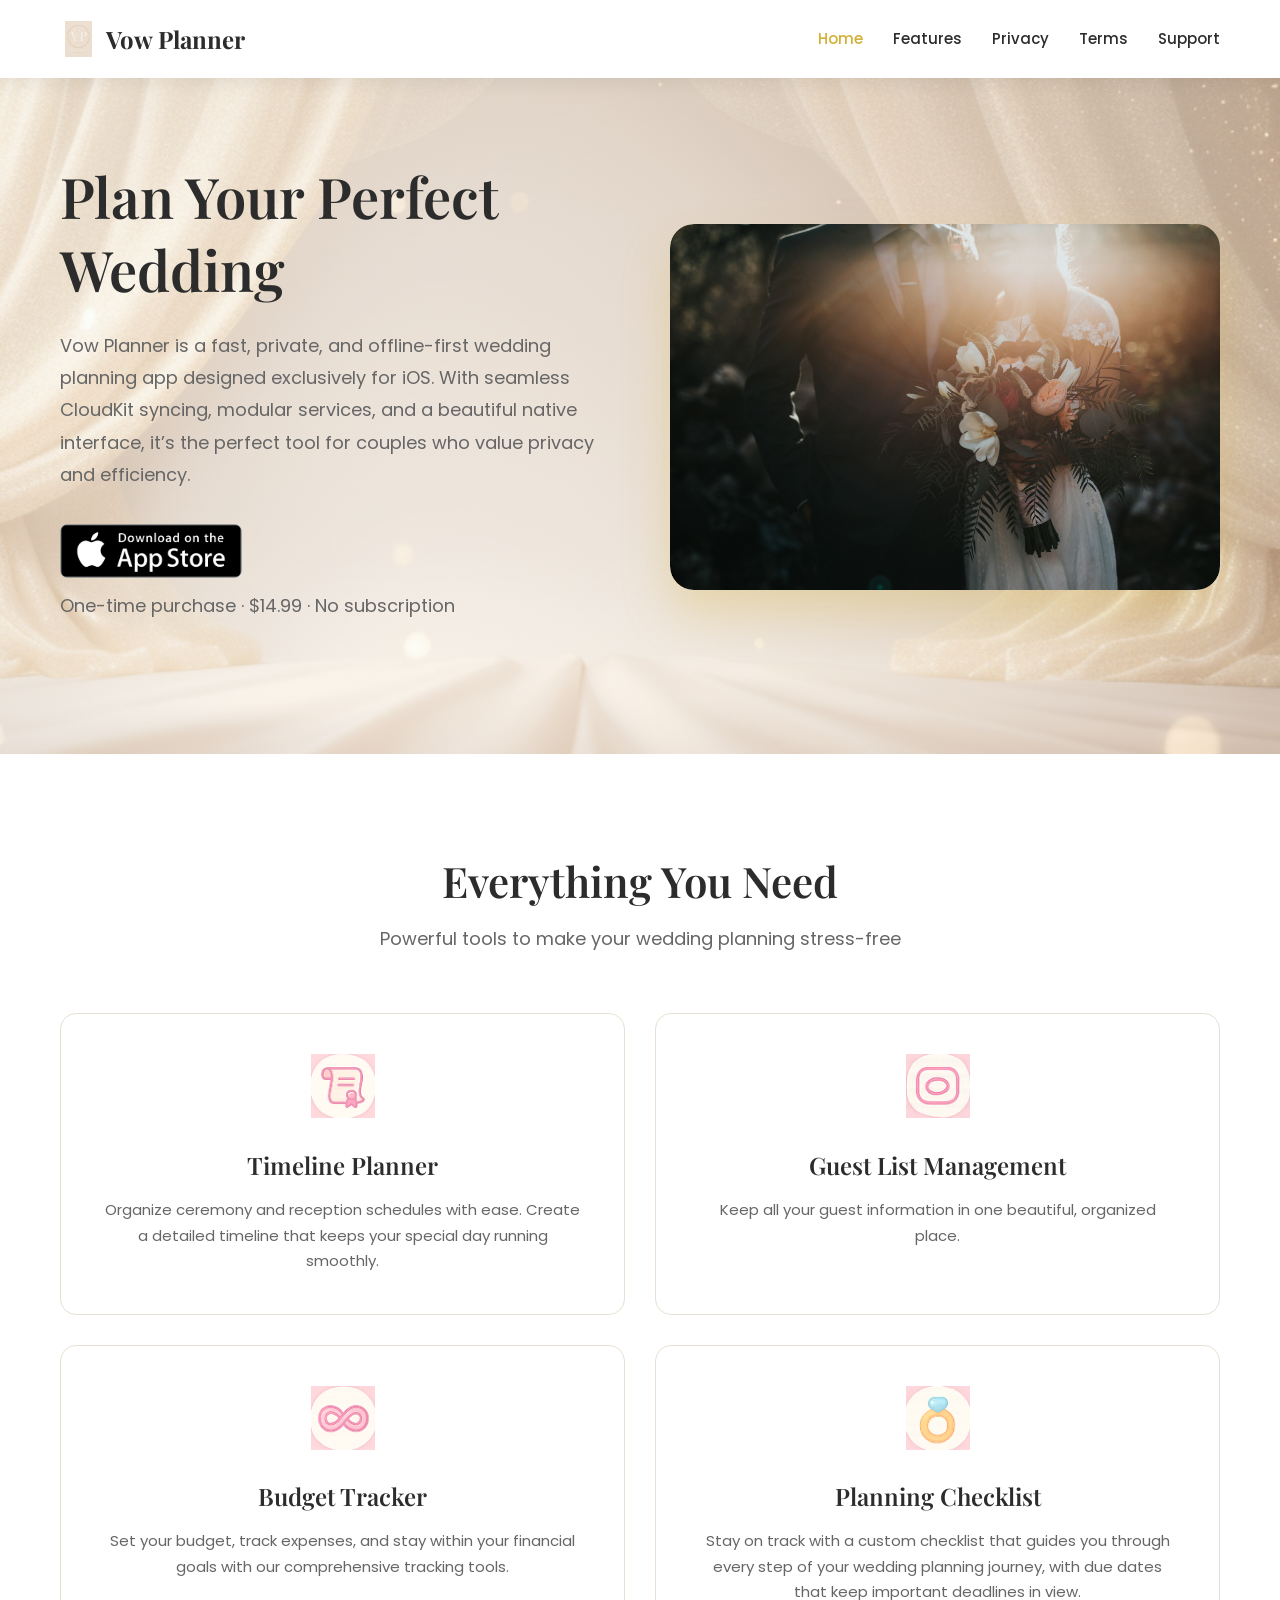
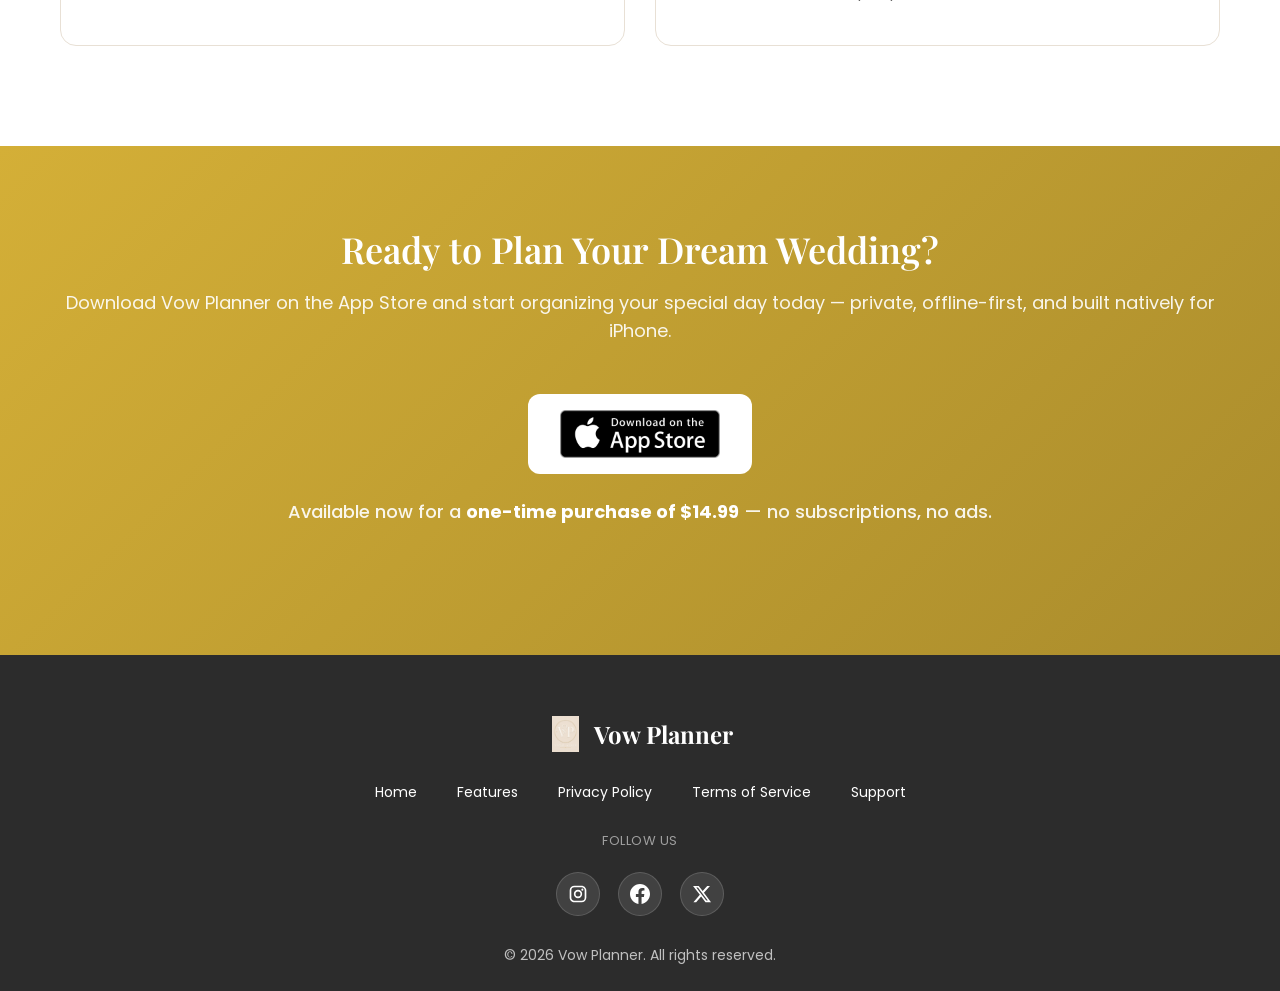
==== commit d72375bc: "Remove unconfirmed feature claims (calendar, wedding website, RSVP, seating, reminders)" ====
--- a/index.html
+++ b/index.html
@@ -74,11 +74,9 @@
             <p class="section-subtitle">Powerful tools to make your wedding planning stress-free</p>
             <div class="features-grid">
                 <div class="feature-card"><img src="assets/iPadApp__Scroll.png" alt="" class="feature-icon"><h3>Timeline Planner</h3><p>Organize ceremony and reception schedules with ease. Create a detailed timeline that keeps your special day running smoothly.</p></div>
-                <div class="feature-card"><img src="assets/Insta_Small.png" alt="" class="feature-icon"><h3>Guest List Management</h3><p>Track RSVPs, manage seating charts, and keep all your guest information in one beautiful, organized place.</p></div>
+                <div class="feature-card"><img src="assets/Insta_Small.png" alt="" class="feature-icon"><h3>Guest List Management</h3><p>Keep all your guest information in one beautiful, organized place.</p></div>
                 <div class="feature-card"><img src="assets/iPhoneSetting__Infinity.png" alt="" class="feature-icon"><h3>Budget Tracker</h3><p>Set your budget, track expenses, and stay within your financial goals with our comprehensive tracking tools.</p></div>
-                <div class="feature-card"><img src="assets/iPhoneSetting__Heart.png" alt="" class="feature-icon"><h3>Planning Checklist</h3><p>Stay on track with a custom checklist that guides you through every step of your wedding planning journey.</p></div>
-                <div class="feature-card"><img src="assets/iPhoneSpotlight__Bowtie.png" alt="" class="feature-icon"><h3>Calendar Integration</h3><p>Sync your wedding events with your iPhone calendar so you never miss an important deadline or appointment.</p></div>
-                <div class="feature-card"><img src="assets/Ring_Small.png" alt="" class="feature-icon"><h3>Wedding Website</h3><p>Create a beautiful wedding website to share details with your guests and keep everyone informed.</p></div>
+                <div class="feature-card"><img src="assets/iPhoneSetting__Heart.png" alt="" class="feature-icon"><h3>Planning Checklist</h3><p>Stay on track with a custom checklist that guides you through every step of your wedding planning journey, with due dates that keep important deadlines in view.</p></div>
             </div>
         </div>
     </section>
--- a/css/style.css
+++ b/css/style.css
@@ -72,8 +72,7 @@
 
 .nav-menu {
     display: flex;
-    gap: 24px;
-    flex-wrap: wrap;
+    gap: 30px;
 }
 
 .nav-menu a {
@@ -106,6 +105,7 @@
     transition: all 0.3s ease;
 }
 
+/* Hero section – decorative background is the main backing (covers the old white/cream) */
 .hero {
     padding: 160px 0 100px;
     background-image: url('../images/hero-background-v01-01.png');
@@ -115,6 +115,7 @@
     position: relative;
 }
 
+/* Very light overlay only for text readability – does not wipe out the background */
 .hero::before {
     content: '';
     position: absolute;
@@ -182,6 +183,10 @@
     margin: 0;
 }
 
+/*
+   Couple photo sits ON TOP of the decorative background.
+   The background fills the entire card so no plain white shows behind/around the photo.
+*/
 .hero-image {
     position: relative;
     border-radius: 24px;
@@ -191,6 +196,7 @@
     background-size: cover;
     background-position: center;
     background-repeat: no-repeat;
+    /* No large white padding – background is the backing */
     padding: 0;
 }
 
@@ -201,6 +207,7 @@
     border-radius: 24px;
     position: relative;
     z-index: 1;
+    /* Slight blend so any hard white edges of the photo are softened by the bg underneath */
     box-shadow: inset 0 0 0 1px rgba(255, 255, 255, 0.15);
 }
 
@@ -245,10 +252,9 @@
 }
 
 .feature-icon {
-    width: 72px;
-    height: 72px;
+    width: 64px;
+    height: 64px;
     margin-bottom: 24px;
-    object-fit: contain;
 }
 
 .feature-card h3 {
@@ -261,54 +267,6 @@
     color: var(--text-light);
     font-size: 15px;
     line-height: 1.7;
-}
-
-/* Lifestyle / editorial grid */
-.lifestyle-section {
-    padding: 80px 0 100px;
-    background: var(--cream);
-}
-
-.lifestyle-section h2 {
-    text-align: center;
-    font-size: 36px;
-    margin-bottom: 12px;
-    color: var(--text-dark);
-}
-
-.lifestyle-grid {
-    display: grid;
-    grid-template-columns: repeat(3, 1fr);
-    gap: 28px;
-}
-
-.lifestyle-card {
-    margin: 0;
-    border-radius: 16px;
-    overflow: hidden;
-    background: var(--white);
-    box-shadow: 0 10px 28px rgba(0, 0, 0, 0.06);
-    transition: transform 0.3s ease, box-shadow 0.3s ease;
-}
-
-.lifestyle-card:hover {
-    transform: translateY(-4px);
-    box-shadow: 0 16px 36px rgba(212, 175, 55, 0.18);
-}
-
-.lifestyle-card img {
-    width: 100%;
-    height: 240px;
-    object-fit: cover;
-    display: block;
-}
-
-.lifestyle-card figcaption {
-    padding: 16px 20px;
-    font-size: 15px;
-    font-weight: 500;
-    color: var(--text-dark);
-    text-align: center;
 }
 
 .download-section {
@@ -361,6 +319,24 @@
     height: auto;
 }
 
+.app-store-content {
+    display: flex;
+    flex-direction: column;
+    align-items: center;
+    gap: 5px;
+}
+
+.app-store-btn span {
+    font-size: 14px;
+    color: var(--text-light);
+}
+
+.app-store-text {
+    font-size: 18px;
+    font-weight: 600;
+    color: var(--text-dark);
+}
+
 .price-info {
     margin-top: 24px;
     color: rgba(255, 255, 255, 0.95);
@@ -419,6 +395,7 @@
     color: var(--primary-color);
 }
 
+/* Social media links */
 .footer-social {
     display: flex;
     align-items: center;
@@ -461,6 +438,12 @@
     fill: currentColor;
 }
 
+.social-link span {
+    font-size: 13px;
+    font-weight: 500;
+    letter-spacing: 0.02em;
+}
+
 .footer-social-label {
     width: 100%;
     text-align: center;
@@ -525,6 +508,10 @@
     flex-direction: row-reverse;
 }
 
+.feature-detail-content {
+    flex: 1;
+}
+
 .feature-detail-content h2 {
     font-size: 36px;
     margin-bottom: 20px;
@@ -550,6 +537,10 @@
 
 .feature-detail-content ul li strong {
     color: var(--text-dark);
+}
+
+.feature-detail-image {
+    flex: 1;
 }
 
 .feature-detail-image img {
@@ -559,6 +550,13 @@
     box-shadow: 0 10px 30px rgba(0, 0, 0, 0.1);
 }
 
+.feature-detail-image.app-screenshot img {
+    display: block;
+    max-width: 320px;
+    margin: 0 auto;
+    border-radius: 28px;
+}
+
 .legal-page {
     padding: 120px 0;
     background: var(--white);
@@ -602,113 +600,17 @@
     color: var(--text-dark);
 }
 
-/* Social page */
-.social-hero-banner {
-    padding: 0 0 40px;
-    background: linear-gradient(135deg, var(--cream) 0%, var(--white) 100%);
-}
-
-.social-hero-img {
-    width: 100%;
-    max-width: 720px;
-    height: auto;
-    display: block;
-    margin: 0 auto;
-    border-radius: 16px;
-    box-shadow: 0 12px 32px rgba(212, 175, 55, 0.2);
-}
-
-.social-links-section {
-    padding: 60px 0 80px;
-    background: var(--white);
-}
-
-.social-links-section h2 {
-    text-align: center;
-    font-size: 36px;
-    margin-bottom: 12px;
-}
-
-.social-cards {
-    display: grid;
-    grid-template-columns: repeat(auto-fit, minmax(240px, 1fr));
-    gap: 24px;
-}
-
-.social-card {
-    display: flex;
-    flex-direction: column;
-    align-items: center;
-    text-align: center;
-    padding: 36px 24px;
-    border-radius: 16px;
-    border: 1px solid var(--border-color);
-    text-decoration: none;
-    color: inherit;
-    transition: all 0.3s ease;
-    background: var(--white);
-}
-
-.social-card:hover {
-    transform: translateY(-5px);
-    border-color: var(--primary-color);
-    box-shadow: 0 14px 28px rgba(212, 175, 55, 0.15);
-}
-
-.social-card-icon {
-    width: 56px;
-    height: 56px;
-    border-radius: 50%;
-    display: flex;
-    align-items: center;
-    justify-content: center;
-    margin-bottom: 20px;
-    background: var(--cream);
-}
-
-.social-card-icon img {
-    width: 28px;
-    height: 28px;
-    object-fit: contain;
-}
-
-.social-card-icon svg {
-    width: 24px;
-    height: 24px;
-    fill: var(--text-dark);
-}
-
-.social-card h3 {
-    font-size: 22px;
-    margin-bottom: 10px;
-    color: var(--text-dark);
-}
-
-.social-card p {
-    font-size: 14px;
-    color: var(--text-light);
-    margin-bottom: 16px;
-    line-height: 1.6;
-    flex-grow: 1;
-}
-
-.social-card-cta {
-    font-size: 14px;
-    font-weight: 600;
-    color: var(--primary-color);
-}
-
 @media (max-width: 992px) {
     .hero h1 {
         font-size: 48px;
     }
-
+    
     .feature-detail-item {
         grid-template-columns: 1fr;
     }
-
-    .lifestyle-grid {
-        grid-template-columns: 1fr 1fr;
+    
+    .feature-detail-item.reverse {
+        flex-direction: column;
     }
 }
 
@@ -716,7 +618,7 @@
     .menu-toggle {
         display: flex;
     }
-
+    
     .nav-menu {
         position: fixed;
         top: 80px;
@@ -730,24 +632,24 @@
         transition: transform 0.3s ease;
         z-index: 999;
     }
-
+    
     .nav-menu.active {
         transform: translateX(0);
     }
-
+    
     .hero {
         padding: 120px 0 60px;
     }
-
+    
     .hero-content {
         grid-template-columns: 1fr;
         text-align: center;
     }
-
+    
     .hero h1 {
         font-size: 36px;
     }
-
+    
     .hero p {
         margin-left: auto;
         margin-right: auto;
@@ -756,38 +658,34 @@
     .app-download {
         align-items: center;
     }
-
+    
     .download-buttons {
         flex-direction: column;
     }
-
+    
     .features-grid {
         grid-template-columns: 1fr;
     }
-
+    
     .features-section {
         padding: 60px 0;
     }
-
-    .lifestyle-grid {
-        grid-template-columns: 1fr;
-    }
-
-    .lifestyle-card img {
-        height: 200px;
-    }
-
+    
     .features-detail {
         padding: 40px 0;
     }
-
+    
     .feature-detail-content h2 {
         font-size: 28px;
     }
-
+    
     .legal-page {
         padding: 60px 0;
     }
+    
+    .footer-content {
+        flex-direction: column;
+    }
 
     .footer-links {
         gap: 16px 24px;
--- a/css/extras.css
+++ b/css/extras.css
@@ -23,79 +23,4 @@
 .support-intro { padding: 2rem 0; }
 .support-intro p { max-width: 700px; margin: 0 auto; text-align: center; color: var(--text-light); font-size: 1.05rem; line-height: 1.7; }
 .faq-section h2 { text-align: center; margin-bottom: 1.5rem; }
-
-.hero-kicker {
-    font-family: 'Poppins', sans-serif;
-    font-size: 13px;
-    font-weight: 600;
-    letter-spacing: 0.08em;
-    text-transform: uppercase;
-    color: var(--primary-dark);
-    margin-bottom: 12px;
-}
-
-.pillars-section {
-    padding: 48px 0;
-    background: var(--cream);
-}
-
-.pillars-grid {
-    display: grid;
-    grid-template-columns: repeat(3, 1fr);
-    gap: 24px;
-}
-
-.pillar-card {
-    background: var(--white);
-    border: 1px solid var(--border-color);
-    border-radius: 12px;
-    padding: 28px 24px;
-}
-
-.pillar-card h2 {
-    font-size: 22px;
-    margin-bottom: 10px;
-}
-
-.pillar-card p {
-    color: var(--text-light);
-    font-size: 15px;
-    margin: 0;
-}
-
-.founders-section {
-    padding: 72px 0;
-    background: var(--cream);
-    text-align: center;
-}
-
-.founders-section h2 {
-    font-size: 36px;
-    margin-bottom: 16px;
-}
-
-.founders-section p {
-    max-width: 680px;
-    margin: 0 auto;
-    color: var(--text-light);
-    font-size: 17px;
-    line-height: 1.8;
-}
-
-.founders-section a {
-    color: var(--primary-dark);
-}
-
-.privacy-lead {
-    font-size: 17px;
-    color: var(--text-dark);
-}
-
-@media (max-width: 768px) {
-    .pillars-grid {
-        grid-template-columns: 1fr;
-    }
-    .founders-section h2 {
-        font-size: 28px;
-    }
-}
+@media (min-width: 769px) { .features-grid { grid-template-columns: repeat(2, minmax(0, 1fr)); } }
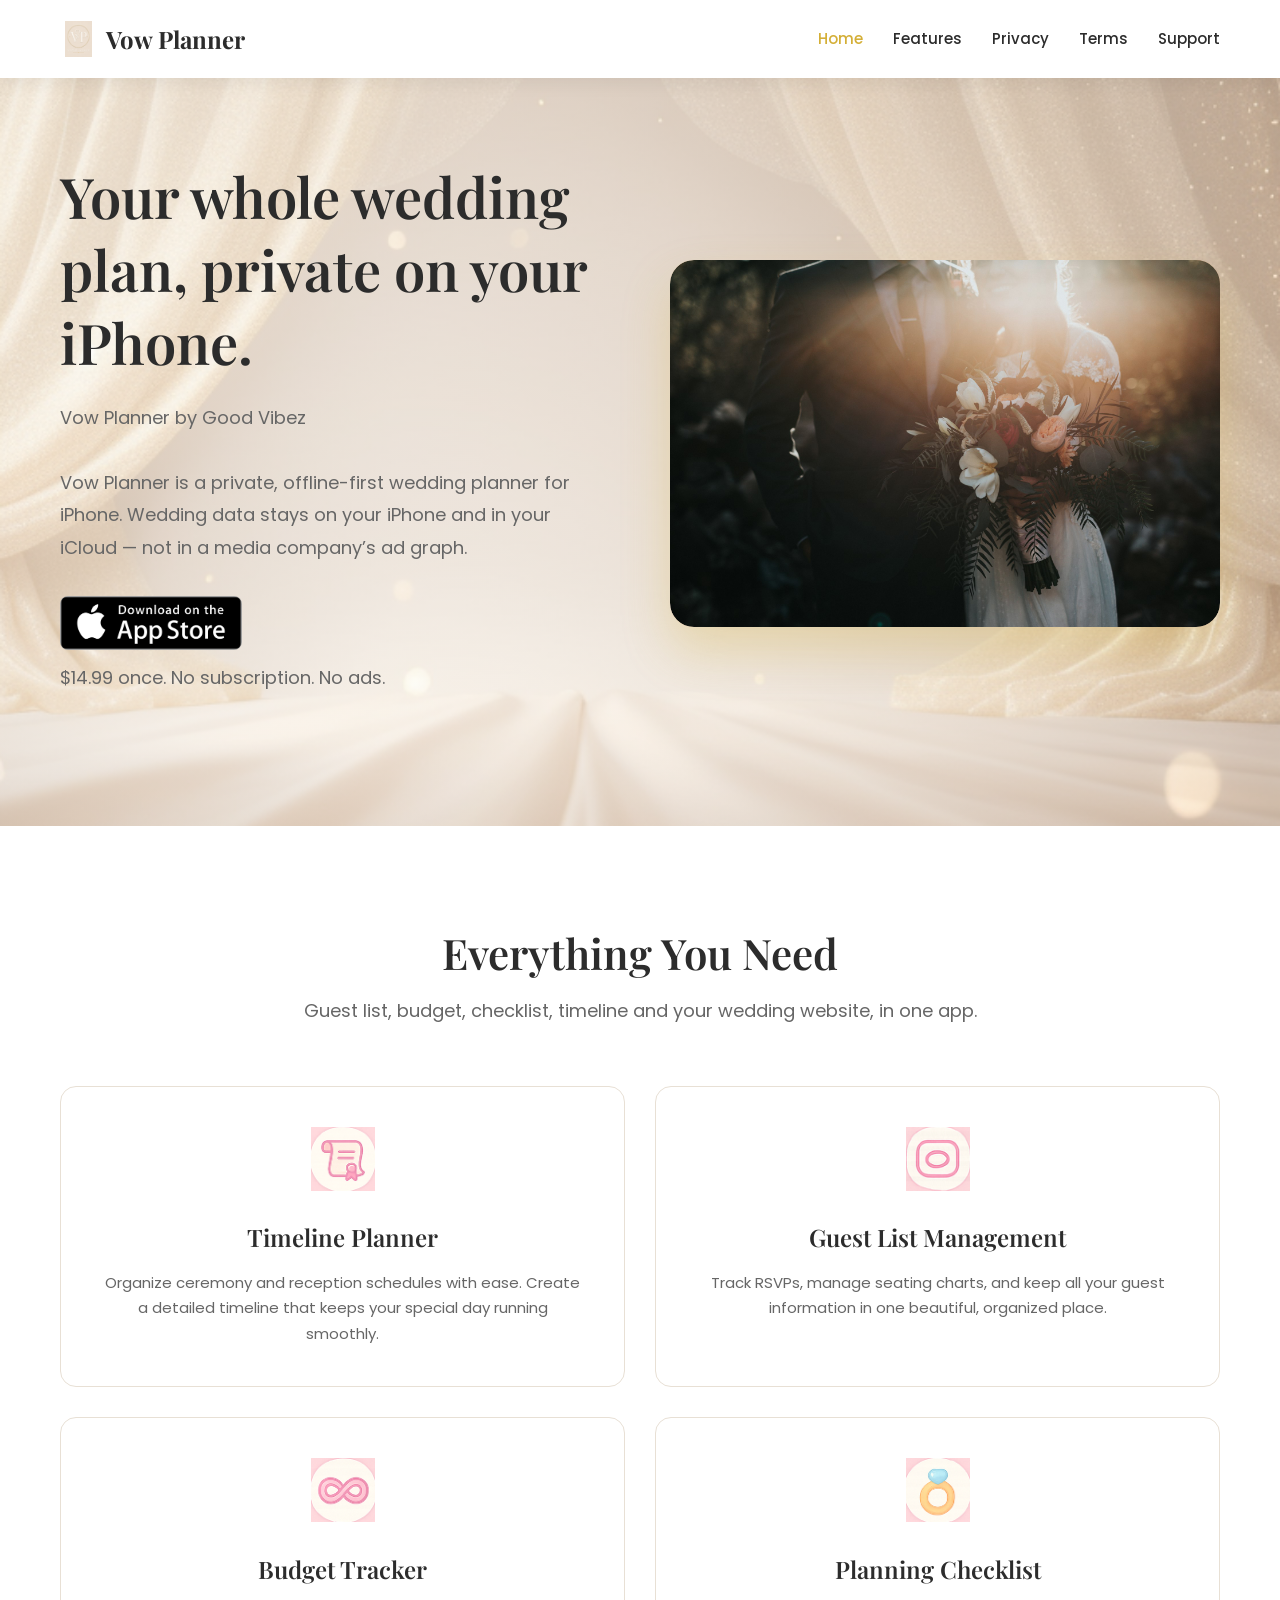
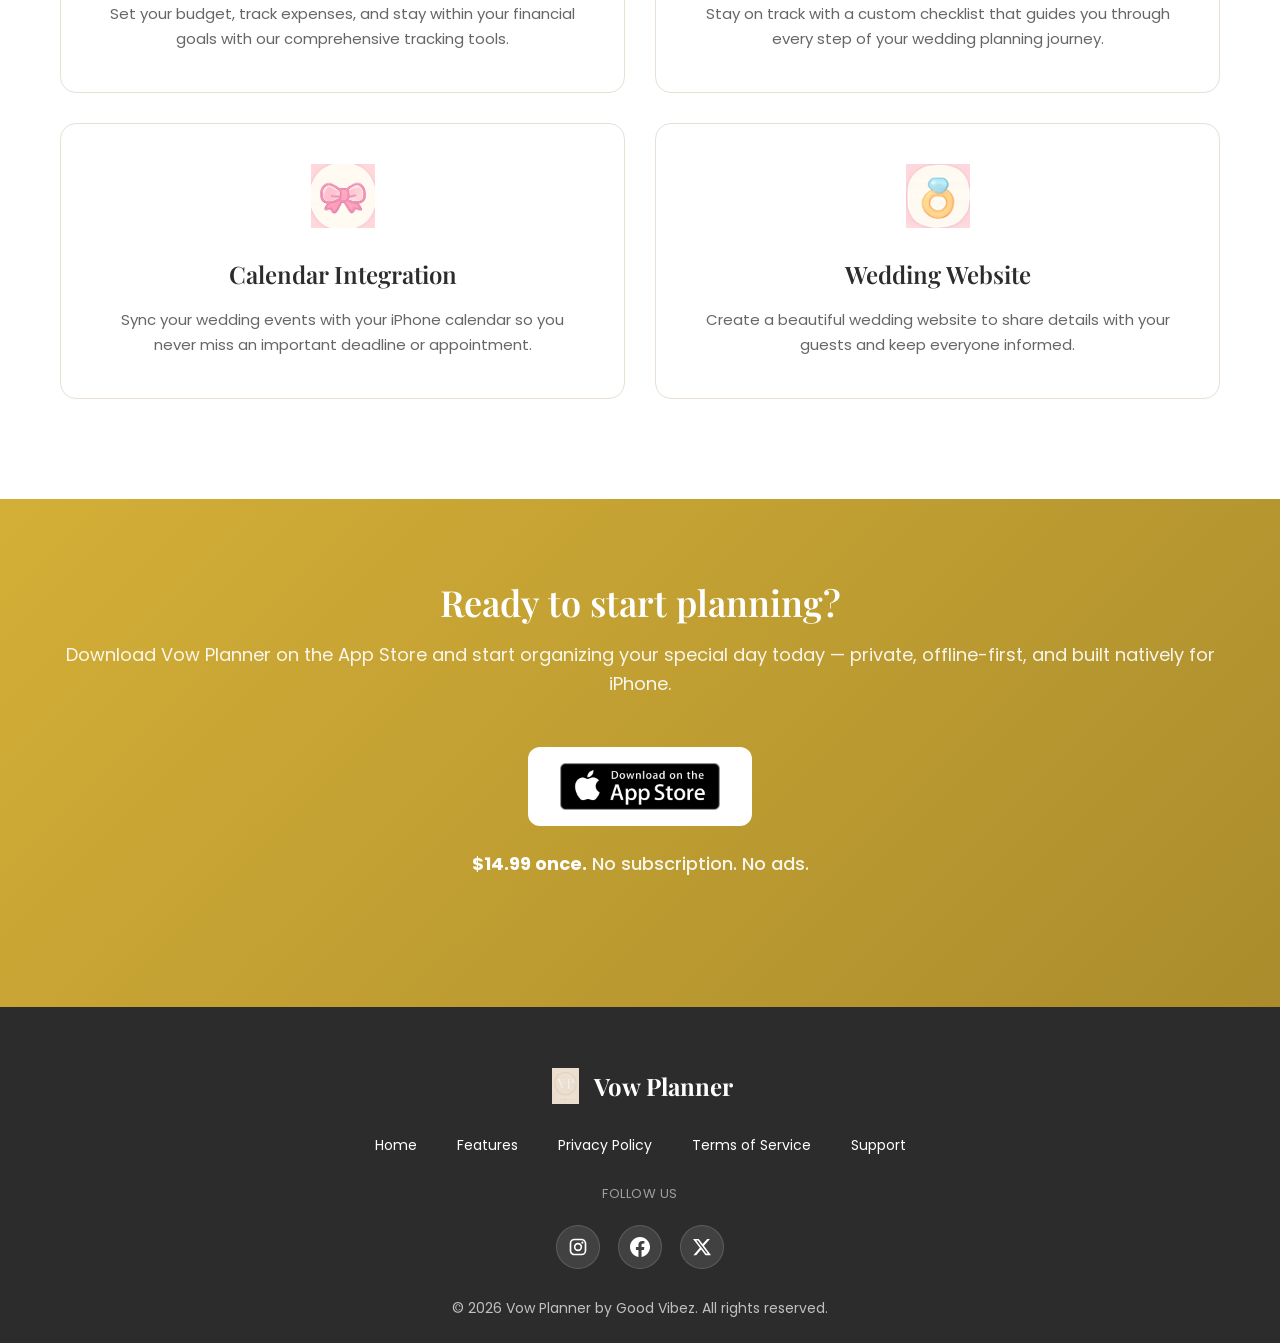
==== commit ea2d244a: "Apply brand audit copy fixes (non-held items)" ====
--- a/index.html
+++ b/index.html
@@ -3,7 +3,7 @@
 <head>
     <meta charset="UTF-8">
     <meta name="viewport" content="width=device-width, initial-scale=1.0">
-    <title>Vow Planner - Your Perfect Wedding, Simplified</title>
+    <title>Vow Planner — Private wedding planner for iPhone</title>
     <meta name="description" content="Vow Planner is a fast, private, offline-first wedding planning app for iPhone. Organize timeline, guest list, budget, checklist, and more. One-time purchase — no subscription.">
     <meta name="keywords" content="wedding planner app, iPhone wedding app, offline wedding planner, budget tracker, guest list, Vow Planner">
     <link rel="canonical" href="https://vowplanner.goodvibez.life/">
@@ -14,7 +14,7 @@
     <link href="https://fonts.googleapis.com/css2?family=Playfair+Display:wght@400;600;700&family=Poppins:wght@300;400;500;600&display=swap" rel="stylesheet">
     <link rel="icon" type="image/png" href="images/simplified-logo-mark-v01-02.png">
     <link rel="apple-touch-icon" href="images/app-store-icon-v01-02.png">
-    <meta property="og:title" content="Vow Planner – Plan Your Perfect Wedding">
+    <meta property="og:title" content="Vow Planner — Private wedding planner for iPhone">
     <meta property="og:description" content="Fast, private, offline-first wedding planning for iPhone. One-time purchase of $14.99.">
     <meta property="og:type" content="website">
     <meta property="og:url" content="https://vowplanner.goodvibez.life/">
@@ -22,7 +22,7 @@
     <meta property="og:image:alt" content="Vow Planner – Your complete wedding planning companion">
     <meta property="og:site_name" content="Vow Planner">
     <meta name="twitter:card" content="summary_large_image">
-    <meta name="twitter:title" content="Vow Planner – Plan Your Perfect Wedding">
+    <meta name="twitter:title" content="Vow Planner — Private wedding planner for iPhone">
     <meta name="twitter:description" content="Fast, private, offline-first wedding planning for iPhone. One-time purchase of $14.99.">
     <meta name="twitter:image" content="https://vowplanner.goodvibez.life/images/social-sharing-image-v01-01.png">
 </head>
@@ -53,13 +53,14 @@
         <div class="container">
             <div class="hero-content">
                 <div class="hero-text">
-                    <h1>Plan Your Perfect Wedding</h1>
-                    <p>Vow Planner is a fast, private, and offline-first wedding planning app designed exclusively for iOS. With seamless CloudKit syncing, modular services, and a beautiful native interface, it’s the perfect tool for couples who value privacy and efficiency.</p>
+                    <h1>Your whole wedding plan, private on your iPhone.</h1>
+                    <p class="hero-cta-note">Vow Planner by Good Vibez</p>
+                    <p>Vow Planner is a private, offline-first wedding planner for iPhone. Wedding data stays on your iPhone and in your iCloud — not in a media company’s ad graph.</p>
                     <div class="app-download">
                         <a href="https://apps.apple.com/us/app/vow-planner/id6760318423" class="app-store-badge" target="_blank" rel="noopener noreferrer" aria-label="Download Vow Planner on the App Store">
                             <img src="images/download.png" alt="Download on the App Store">
                         </a>
-                        <p class="hero-cta-note">One-time purchase · $14.99 · No subscription</p>
+                        <p class="hero-cta-note">$14.99 once. No subscription. No ads.</p>
                     </div>
                 </div>
                 <div class="hero-image">
@@ -71,25 +72,27 @@
     <section class="features-section">
         <div class="container">
             <h2>Everything You Need</h2>
-            <p class="section-subtitle">Powerful tools to make your wedding planning stress-free</p>
+            <p class="section-subtitle">Guest list, budget, checklist, timeline and your wedding website, in one app.</p>
             <div class="features-grid">
                 <div class="feature-card"><img src="assets/iPadApp__Scroll.png" alt="" class="feature-icon"><h3>Timeline Planner</h3><p>Organize ceremony and reception schedules with ease. Create a detailed timeline that keeps your special day running smoothly.</p></div>
-                <div class="feature-card"><img src="assets/Insta_Small.png" alt="" class="feature-icon"><h3>Guest List Management</h3><p>Keep all your guest information in one beautiful, organized place.</p></div>
+                <div class="feature-card"><img src="assets/Insta_Small.png" alt="" class="feature-icon"><h3>Guest List Management</h3><p>Track RSVPs, manage seating charts, and keep all your guest information in one beautiful, organized place.</p></div>
                 <div class="feature-card"><img src="assets/iPhoneSetting__Infinity.png" alt="" class="feature-icon"><h3>Budget Tracker</h3><p>Set your budget, track expenses, and stay within your financial goals with our comprehensive tracking tools.</p></div>
-                <div class="feature-card"><img src="assets/iPhoneSetting__Heart.png" alt="" class="feature-icon"><h3>Planning Checklist</h3><p>Stay on track with a custom checklist that guides you through every step of your wedding planning journey, with due dates that keep important deadlines in view.</p></div>
+                <div class="feature-card"><img src="assets/iPhoneSetting__Heart.png" alt="" class="feature-icon"><h3>Planning Checklist</h3><p>Stay on track with a custom checklist that guides you through every step of your wedding planning journey.</p></div>
+                <div class="feature-card"><img src="assets/iPhoneSpotlight__Bowtie.png" alt="" class="feature-icon"><h3>Calendar Integration</h3><p>Sync your wedding events with your iPhone calendar so you never miss an important deadline or appointment.</p></div>
+                <div class="feature-card"><img src="assets/Ring_Small.png" alt="" class="feature-icon"><h3>Wedding Website</h3><p>Create a beautiful wedding website to share details with your guests and keep everyone informed.</p></div>
             </div>
         </div>
     </section>
     <section class="download-section">
         <div class="container">
-            <h2>Ready to Plan Your Dream Wedding?</h2>
+            <h2>Ready to start planning?</h2>
             <p>Download Vow Planner on the App Store and start organizing your special day today — private, offline-first, and built natively for iPhone.</p>
             <div class="download-buttons">
                 <a href="https://apps.apple.com/us/app/vow-planner/id6760318423" class="app-store-btn" target="_blank" rel="noopener noreferrer">
                     <img src="images/download.png" alt="Download on the App Store" width="160">
                 </a>
             </div>
-            <p class="price-info">Available now for a <strong>one-time purchase of $14.99</strong> — no subscriptions, no ads.</p>
+            <p class="price-info"><strong>$14.99 once.</strong> No subscription. No ads.</p>
         </div>
     </section>
     </main>
@@ -120,7 +123,7 @@
                     </a>
                 </div>
                 <div class="footer-copyright">
-                    <p>&copy; 2026 Vow Planner. All rights reserved.</p>
+                    <p>&copy; 2026 Vow Planner by Good Vibez. All rights reserved.</p>
                 </div>
             </div>
         </div>
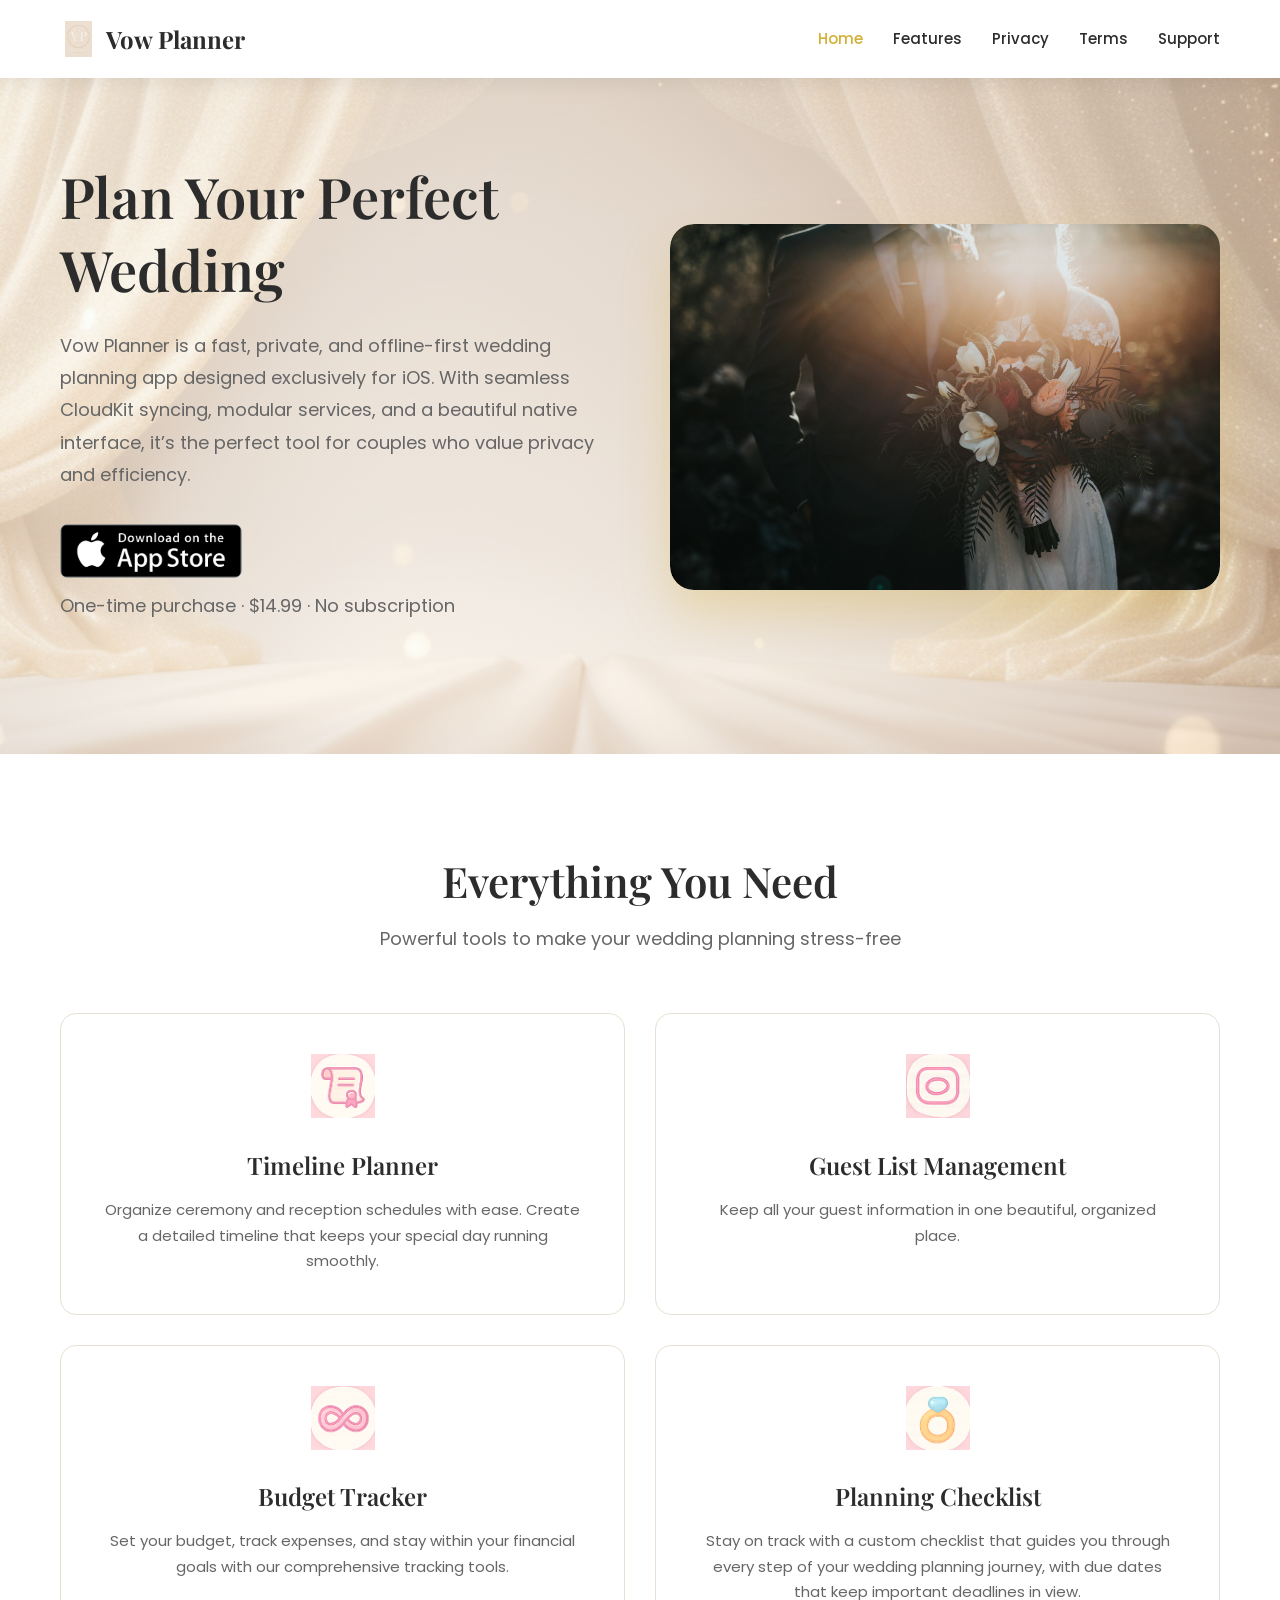
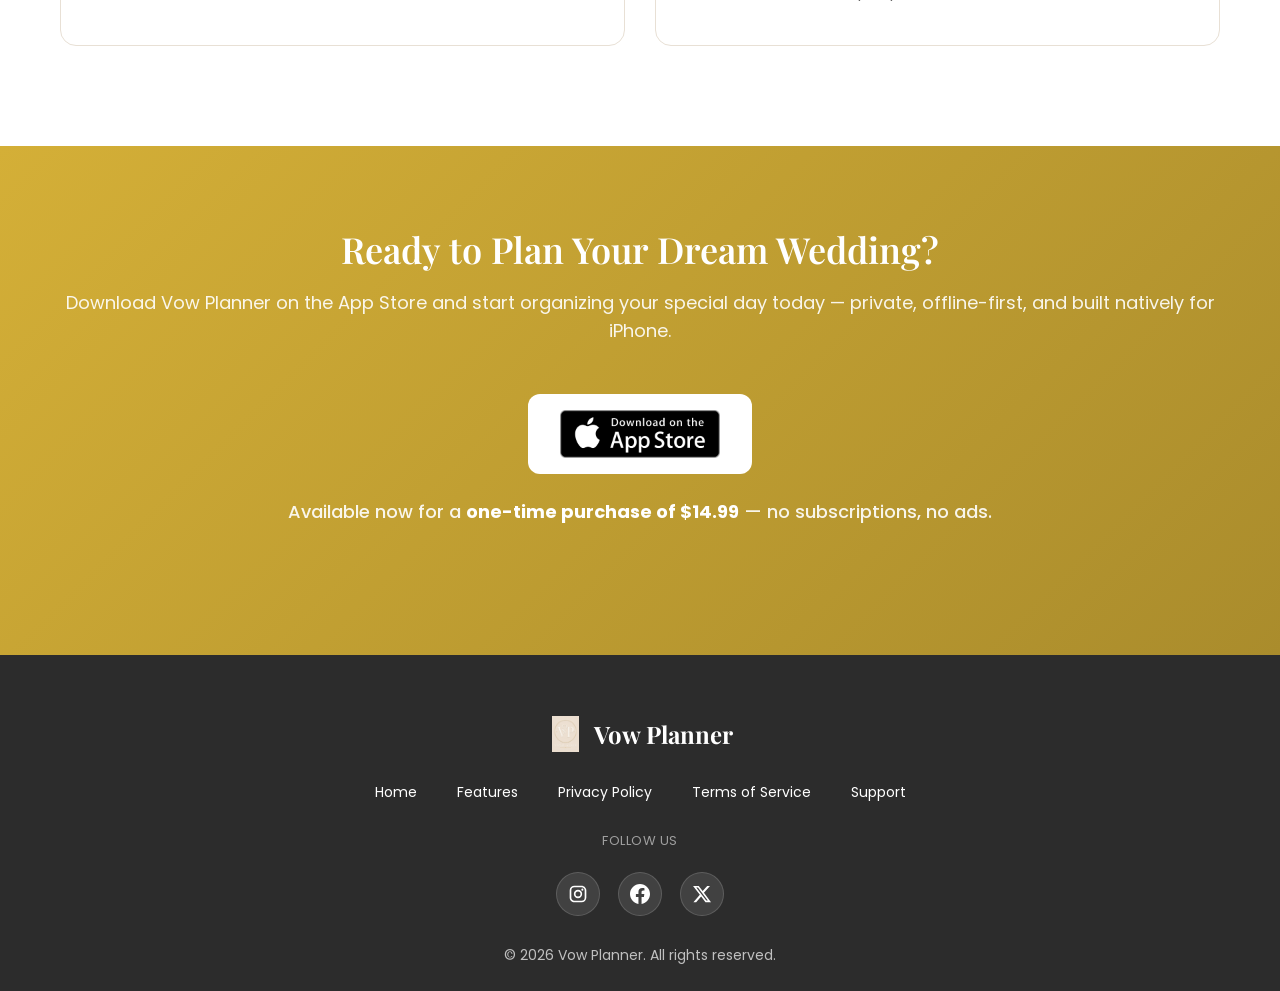
==== commit 1b311fa1: "Merge pull request #8 from djdarien/remove-unshipped-feature-claims Draft: remove unconfirmed featur" ====
--- a/index.html
+++ b/index.html
@@ -3,7 +3,7 @@
 <head>
     <meta charset="UTF-8">
     <meta name="viewport" content="width=device-width, initial-scale=1.0">
-    <title>Vow Planner — Private wedding planner for iPhone</title>
+    <title>Vow Planner - Your Perfect Wedding, Simplified</title>
     <meta name="description" content="Vow Planner is a fast, private, offline-first wedding planning app for iPhone. Organize timeline, guest list, budget, checklist, and more. One-time purchase — no subscription.">
     <meta name="keywords" content="wedding planner app, iPhone wedding app, offline wedding planner, budget tracker, guest list, Vow Planner">
     <link rel="canonical" href="https://vowplanner.goodvibez.life/">
@@ -14,7 +14,7 @@
     <link href="https://fonts.googleapis.com/css2?family=Playfair+Display:wght@400;600;700&family=Poppins:wght@300;400;500;600&display=swap" rel="stylesheet">
     <link rel="icon" type="image/png" href="images/simplified-logo-mark-v01-02.png">
     <link rel="apple-touch-icon" href="images/app-store-icon-v01-02.png">
-    <meta property="og:title" content="Vow Planner — Private wedding planner for iPhone">
+    <meta property="og:title" content="Vow Planner – Plan Your Perfect Wedding">
     <meta property="og:description" content="Fast, private, offline-first wedding planning for iPhone. One-time purchase of $14.99.">
     <meta property="og:type" content="website">
     <meta property="og:url" content="https://vowplanner.goodvibez.life/">
@@ -22,7 +22,7 @@
     <meta property="og:image:alt" content="Vow Planner – Your complete wedding planning companion">
     <meta property="og:site_name" content="Vow Planner">
     <meta name="twitter:card" content="summary_large_image">
-    <meta name="twitter:title" content="Vow Planner — Private wedding planner for iPhone">
+    <meta name="twitter:title" content="Vow Planner – Plan Your Perfect Wedding">
     <meta name="twitter:description" content="Fast, private, offline-first wedding planning for iPhone. One-time purchase of $14.99.">
     <meta name="twitter:image" content="https://vowplanner.goodvibez.life/images/social-sharing-image-v01-01.png">
 </head>
@@ -53,14 +53,13 @@
         <div class="container">
             <div class="hero-content">
                 <div class="hero-text">
-                    <h1>Your whole wedding plan, private on your iPhone.</h1>
-                    <p class="hero-cta-note">Vow Planner by Good Vibez</p>
-                    <p>Vow Planner is a private, offline-first wedding planner for iPhone. Wedding data stays on your iPhone and in your iCloud — not in a media company’s ad graph.</p>
+                    <h1>Plan Your Perfect Wedding</h1>
+                    <p>Vow Planner is a fast, private, and offline-first wedding planning app designed exclusively for iOS. With seamless CloudKit syncing, modular services, and a beautiful native interface, it’s the perfect tool for couples who value privacy and efficiency.</p>
                     <div class="app-download">
                         <a href="https://apps.apple.com/us/app/vow-planner/id6760318423" class="app-store-badge" target="_blank" rel="noopener noreferrer" aria-label="Download Vow Planner on the App Store">
                             <img src="images/download.png" alt="Download on the App Store">
                         </a>
-                        <p class="hero-cta-note">$14.99 once. No subscription. No ads.</p>
+                        <p class="hero-cta-note">One-time purchase · $14.99 · No subscription</p>
                     </div>
                 </div>
                 <div class="hero-image">
@@ -72,27 +71,25 @@
     <section class="features-section">
         <div class="container">
             <h2>Everything You Need</h2>
-            <p class="section-subtitle">Guest list, budget, checklist, timeline and your wedding website, in one app.</p>
+            <p class="section-subtitle">Powerful tools to make your wedding planning stress-free</p>
             <div class="features-grid">
                 <div class="feature-card"><img src="assets/iPadApp__Scroll.png" alt="" class="feature-icon"><h3>Timeline Planner</h3><p>Organize ceremony and reception schedules with ease. Create a detailed timeline that keeps your special day running smoothly.</p></div>
-                <div class="feature-card"><img src="assets/Insta_Small.png" alt="" class="feature-icon"><h3>Guest List Management</h3><p>Track RSVPs, manage seating charts, and keep all your guest information in one beautiful, organized place.</p></div>
+                <div class="feature-card"><img src="assets/Insta_Small.png" alt="" class="feature-icon"><h3>Guest List Management</h3><p>Keep all your guest information in one beautiful, organized place.</p></div>
                 <div class="feature-card"><img src="assets/iPhoneSetting__Infinity.png" alt="" class="feature-icon"><h3>Budget Tracker</h3><p>Set your budget, track expenses, and stay within your financial goals with our comprehensive tracking tools.</p></div>
-                <div class="feature-card"><img src="assets/iPhoneSetting__Heart.png" alt="" class="feature-icon"><h3>Planning Checklist</h3><p>Stay on track with a custom checklist that guides you through every step of your wedding planning journey.</p></div>
-                <div class="feature-card"><img src="assets/iPhoneSpotlight__Bowtie.png" alt="" class="feature-icon"><h3>Calendar Integration</h3><p>Sync your wedding events with your iPhone calendar so you never miss an important deadline or appointment.</p></div>
-                <div class="feature-card"><img src="assets/Ring_Small.png" alt="" class="feature-icon"><h3>Wedding Website</h3><p>Create a beautiful wedding website to share details with your guests and keep everyone informed.</p></div>
+                <div class="feature-card"><img src="assets/iPhoneSetting__Heart.png" alt="" class="feature-icon"><h3>Planning Checklist</h3><p>Stay on track with a custom checklist that guides you through every step of your wedding planning journey, with due dates that keep important deadlines in view.</p></div>
             </div>
         </div>
     </section>
     <section class="download-section">
         <div class="container">
-            <h2>Ready to start planning?</h2>
+            <h2>Ready to Plan Your Dream Wedding?</h2>
             <p>Download Vow Planner on the App Store and start organizing your special day today — private, offline-first, and built natively for iPhone.</p>
             <div class="download-buttons">
                 <a href="https://apps.apple.com/us/app/vow-planner/id6760318423" class="app-store-btn" target="_blank" rel="noopener noreferrer">
                     <img src="images/download.png" alt="Download on the App Store" width="160">
                 </a>
             </div>
-            <p class="price-info"><strong>$14.99 once.</strong> No subscription. No ads.</p>
+            <p class="price-info">Available now for a <strong>one-time purchase of $14.99</strong> — no subscriptions, no ads.</p>
         </div>
     </section>
     </main>
@@ -123,7 +120,7 @@
                     </a>
                 </div>
                 <div class="footer-copyright">
-                    <p>&copy; 2026 Vow Planner by Good Vibez. All rights reserved.</p>
+                    <p>&copy; 2026 Vow Planner. All rights reserved.</p>
                 </div>
             </div>
         </div>
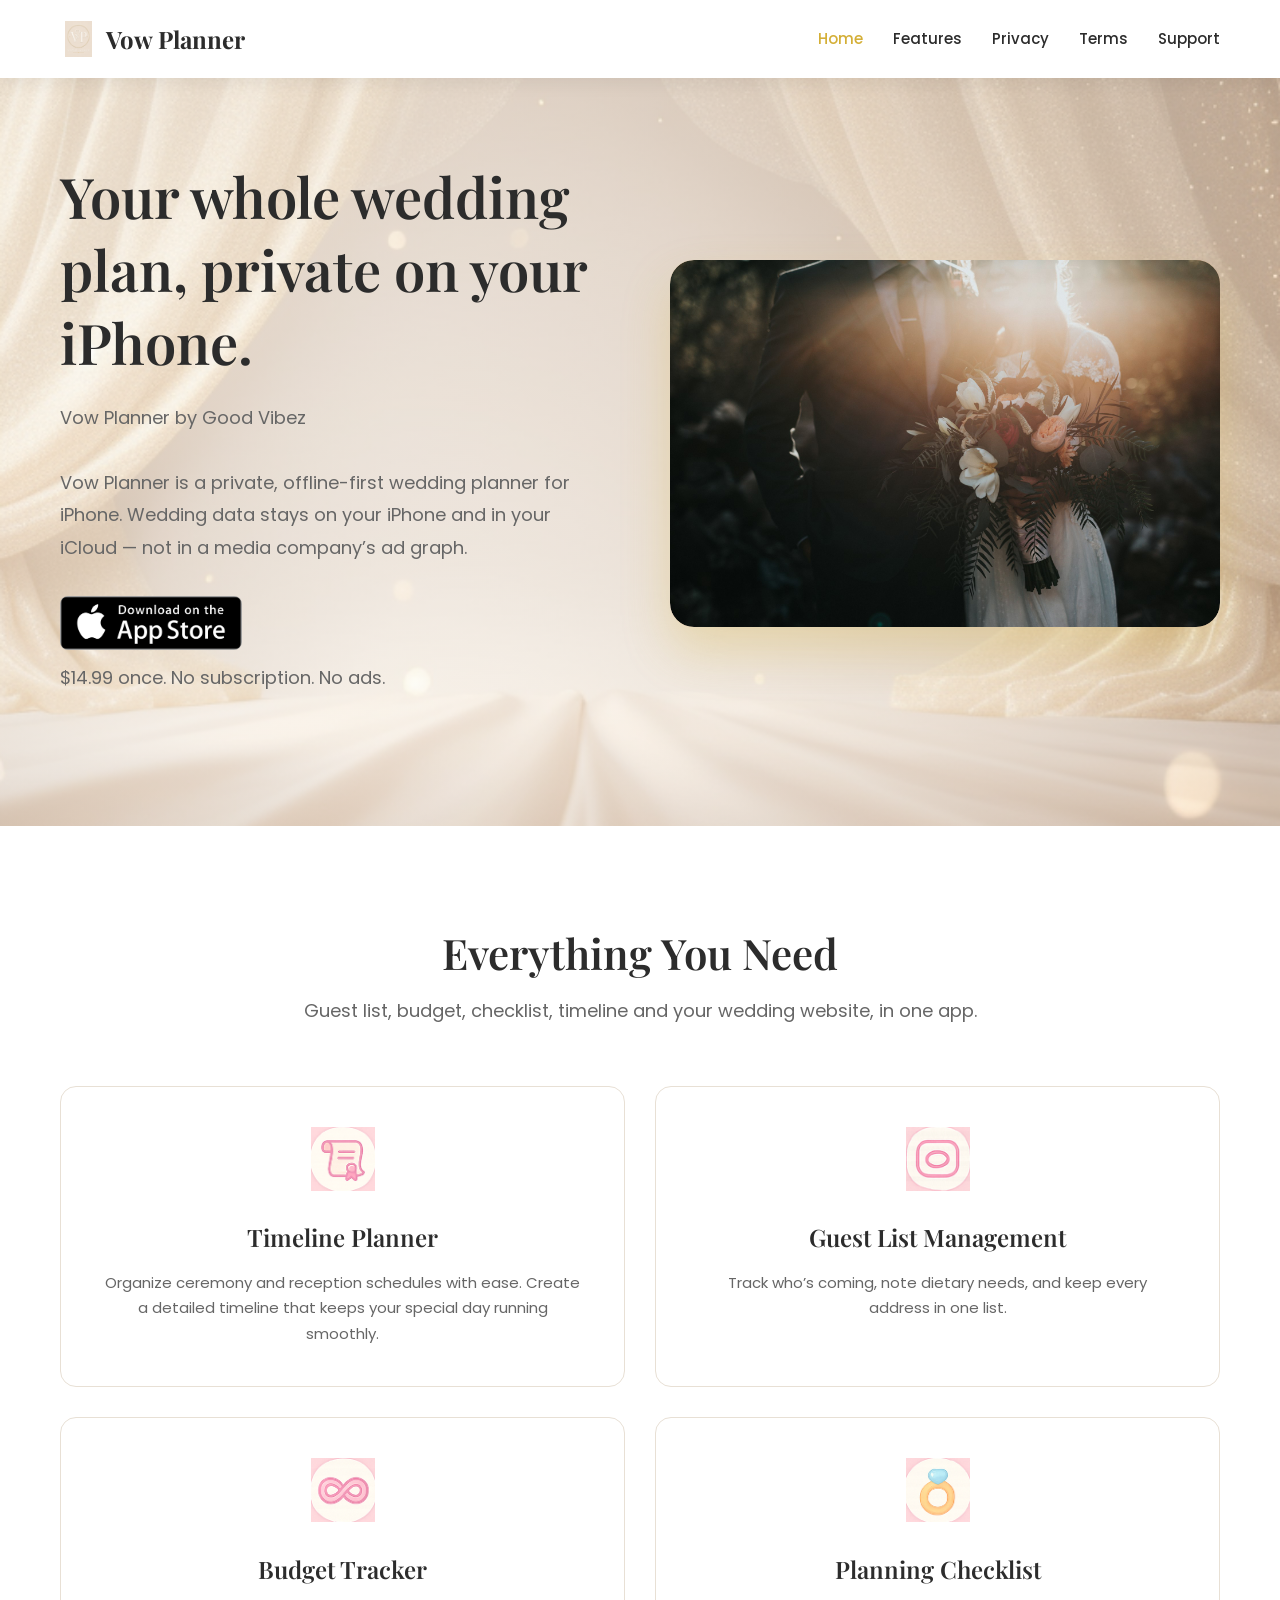
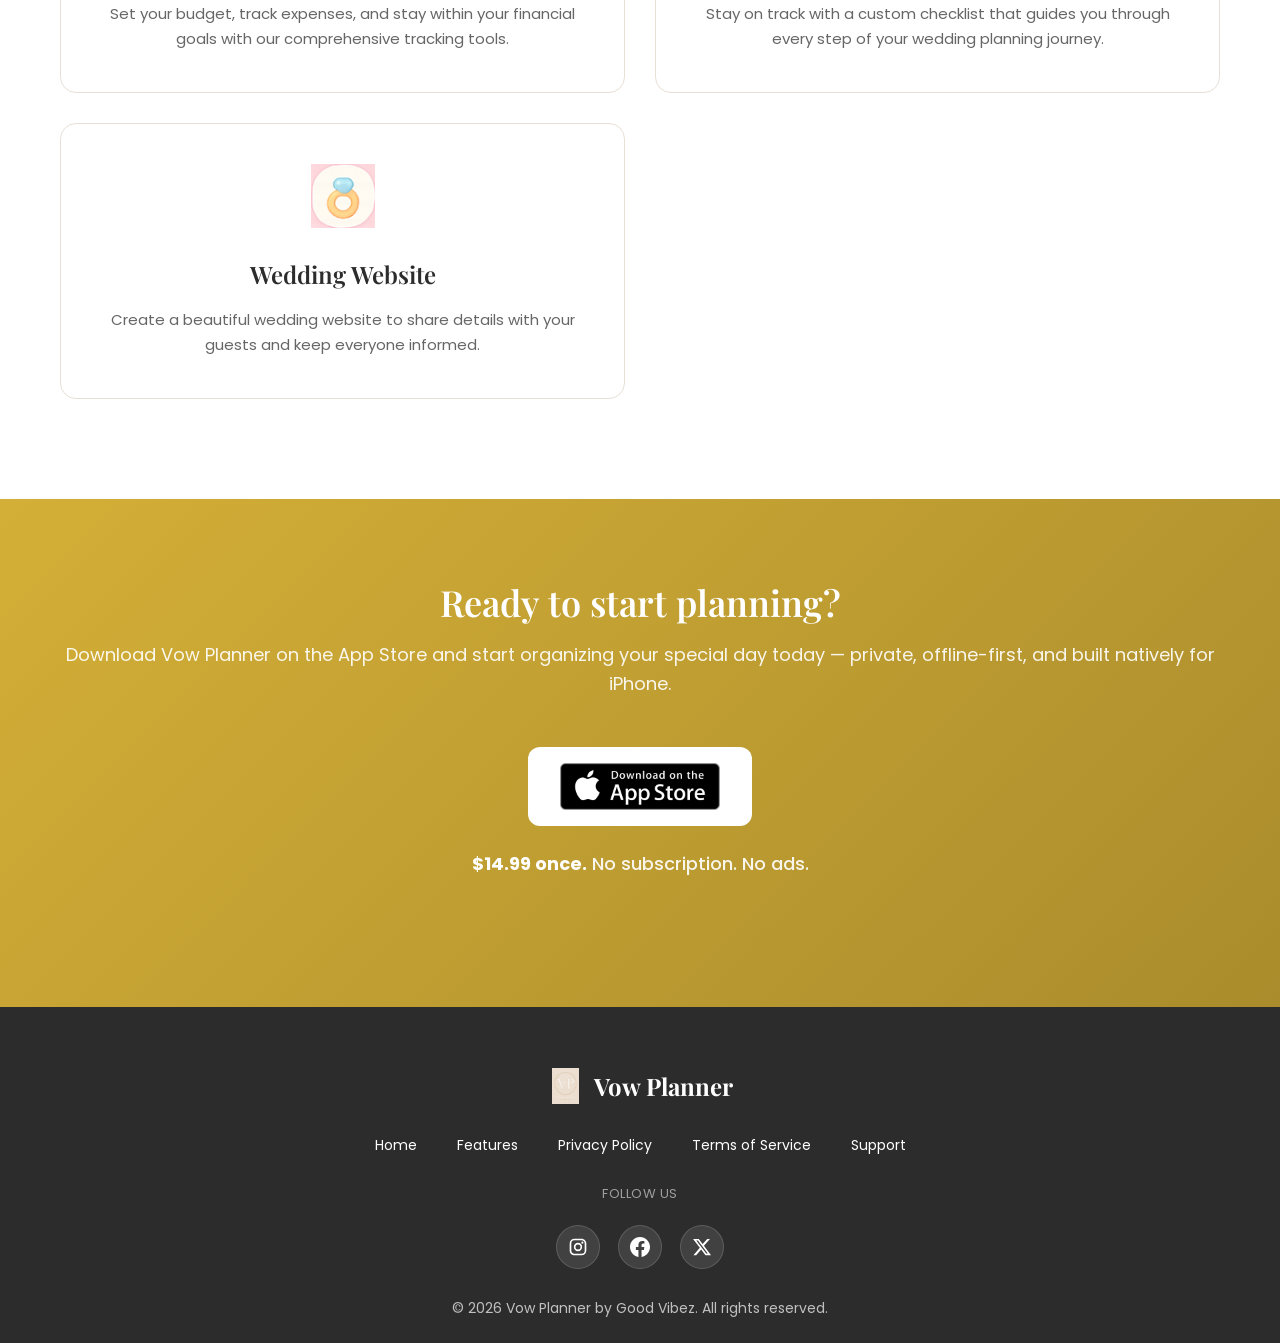
==== commit b567670d: "Remove calendar sync and seating claims (confirmed not shipped)" ====
--- a/index.html
+++ b/index.html
@@ -3,7 +3,7 @@
 <head>
     <meta charset="UTF-8">
     <meta name="viewport" content="width=device-width, initial-scale=1.0">
-    <title>Vow Planner - Your Perfect Wedding, Simplified</title>
+    <title>Vow Planner — Private wedding planner for iPhone</title>
     <meta name="description" content="Vow Planner is a fast, private, offline-first wedding planning app for iPhone. Organize timeline, guest list, budget, checklist, and more. One-time purchase — no subscription.">
     <meta name="keywords" content="wedding planner app, iPhone wedding app, offline wedding planner, budget tracker, guest list, Vow Planner">
     <link rel="canonical" href="https://vowplanner.goodvibez.life/">
@@ -14,7 +14,7 @@
     <link href="https://fonts.googleapis.com/css2?family=Playfair+Display:wght@400;600;700&family=Poppins:wght@300;400;500;600&display=swap" rel="stylesheet">
     <link rel="icon" type="image/png" href="images/simplified-logo-mark-v01-02.png">
     <link rel="apple-touch-icon" href="images/app-store-icon-v01-02.png">
-    <meta property="og:title" content="Vow Planner – Plan Your Perfect Wedding">
+    <meta property="og:title" content="Vow Planner — Private wedding planner for iPhone">
     <meta property="og:description" content="Fast, private, offline-first wedding planning for iPhone. One-time purchase of $14.99.">
     <meta property="og:type" content="website">
     <meta property="og:url" content="https://vowplanner.goodvibez.life/">
@@ -22,7 +22,7 @@
     <meta property="og:image:alt" content="Vow Planner – Your complete wedding planning companion">
     <meta property="og:site_name" content="Vow Planner">
     <meta name="twitter:card" content="summary_large_image">
-    <meta name="twitter:title" content="Vow Planner – Plan Your Perfect Wedding">
+    <meta name="twitter:title" content="Vow Planner — Private wedding planner for iPhone">
     <meta name="twitter:description" content="Fast, private, offline-first wedding planning for iPhone. One-time purchase of $14.99.">
     <meta name="twitter:image" content="https://vowplanner.goodvibez.life/images/social-sharing-image-v01-01.png">
 </head>
@@ -53,13 +53,14 @@
         <div class="container">
             <div class="hero-content">
                 <div class="hero-text">
-                    <h1>Plan Your Perfect Wedding</h1>
-                    <p>Vow Planner is a fast, private, and offline-first wedding planning app designed exclusively for iOS. With seamless CloudKit syncing, modular services, and a beautiful native interface, it’s the perfect tool for couples who value privacy and efficiency.</p>
+                    <h1>Your whole wedding plan, private on your iPhone.</h1>
+                    <p class="hero-cta-note">Vow Planner by Good Vibez</p>
+                    <p>Vow Planner is a private, offline-first wedding planner for iPhone. Wedding data stays on your iPhone and in your iCloud — not in a media company’s ad graph.</p>
                     <div class="app-download">
                         <a href="https://apps.apple.com/us/app/vow-planner/id6760318423" class="app-store-badge" target="_blank" rel="noopener noreferrer" aria-label="Download Vow Planner on the App Store">
                             <img src="images/download.png" alt="Download on the App Store">
                         </a>
-                        <p class="hero-cta-note">One-time purchase · $14.99 · No subscription</p>
+                        <p class="hero-cta-note">$14.99 once. No subscription. No ads.</p>
                     </div>
                 </div>
                 <div class="hero-image">
@@ -71,25 +72,26 @@
     <section class="features-section">
         <div class="container">
             <h2>Everything You Need</h2>
-            <p class="section-subtitle">Powerful tools to make your wedding planning stress-free</p>
+            <p class="section-subtitle">Guest list, budget, checklist, timeline and your wedding website, in one app.</p>
             <div class="features-grid">
                 <div class="feature-card"><img src="assets/iPadApp__Scroll.png" alt="" class="feature-icon"><h3>Timeline Planner</h3><p>Organize ceremony and reception schedules with ease. Create a detailed timeline that keeps your special day running smoothly.</p></div>
-                <div class="feature-card"><img src="assets/Insta_Small.png" alt="" class="feature-icon"><h3>Guest List Management</h3><p>Keep all your guest information in one beautiful, organized place.</p></div>
+                <div class="feature-card"><img src="assets/Insta_Small.png" alt="" class="feature-icon"><h3>Guest List Management</h3><p>Track who’s coming, note dietary needs, and keep every address in one list.</p></div>
                 <div class="feature-card"><img src="assets/iPhoneSetting__Infinity.png" alt="" class="feature-icon"><h3>Budget Tracker</h3><p>Set your budget, track expenses, and stay within your financial goals with our comprehensive tracking tools.</p></div>
-                <div class="feature-card"><img src="assets/iPhoneSetting__Heart.png" alt="" class="feature-icon"><h3>Planning Checklist</h3><p>Stay on track with a custom checklist that guides you through every step of your wedding planning journey, with due dates that keep important deadlines in view.</p></div>
+                <div class="feature-card"><img src="assets/iPhoneSetting__Heart.png" alt="" class="feature-icon"><h3>Planning Checklist</h3><p>Stay on track with a custom checklist that guides you through every step of your wedding planning journey.</p></div>
+                <div class="feature-card"><img src="assets/Ring_Small.png" alt="" class="feature-icon"><h3>Wedding Website</h3><p>Create a beautiful wedding website to share details with your guests and keep everyone informed.</p></div>
             </div>
         </div>
     </section>
     <section class="download-section">
         <div class="container">
-            <h2>Ready to Plan Your Dream Wedding?</h2>
+            <h2>Ready to start planning?</h2>
             <p>Download Vow Planner on the App Store and start organizing your special day today — private, offline-first, and built natively for iPhone.</p>
             <div class="download-buttons">
                 <a href="https://apps.apple.com/us/app/vow-planner/id6760318423" class="app-store-btn" target="_blank" rel="noopener noreferrer">
                     <img src="images/download.png" alt="Download on the App Store" width="160">
                 </a>
             </div>
-            <p class="price-info">Available now for a <strong>one-time purchase of $14.99</strong> — no subscriptions, no ads.</p>
+            <p class="price-info"><strong>$14.99 once.</strong> No subscription. No ads.</p>
         </div>
     </section>
     </main>
@@ -120,7 +122,7 @@
                     </a>
                 </div>
                 <div class="footer-copyright">
-                    <p>&copy; 2026 Vow Planner. All rights reserved.</p>
+                    <p>&copy; 2026 Vow Planner by Good Vibez. All rights reserved.</p>
                 </div>
             </div>
         </div>
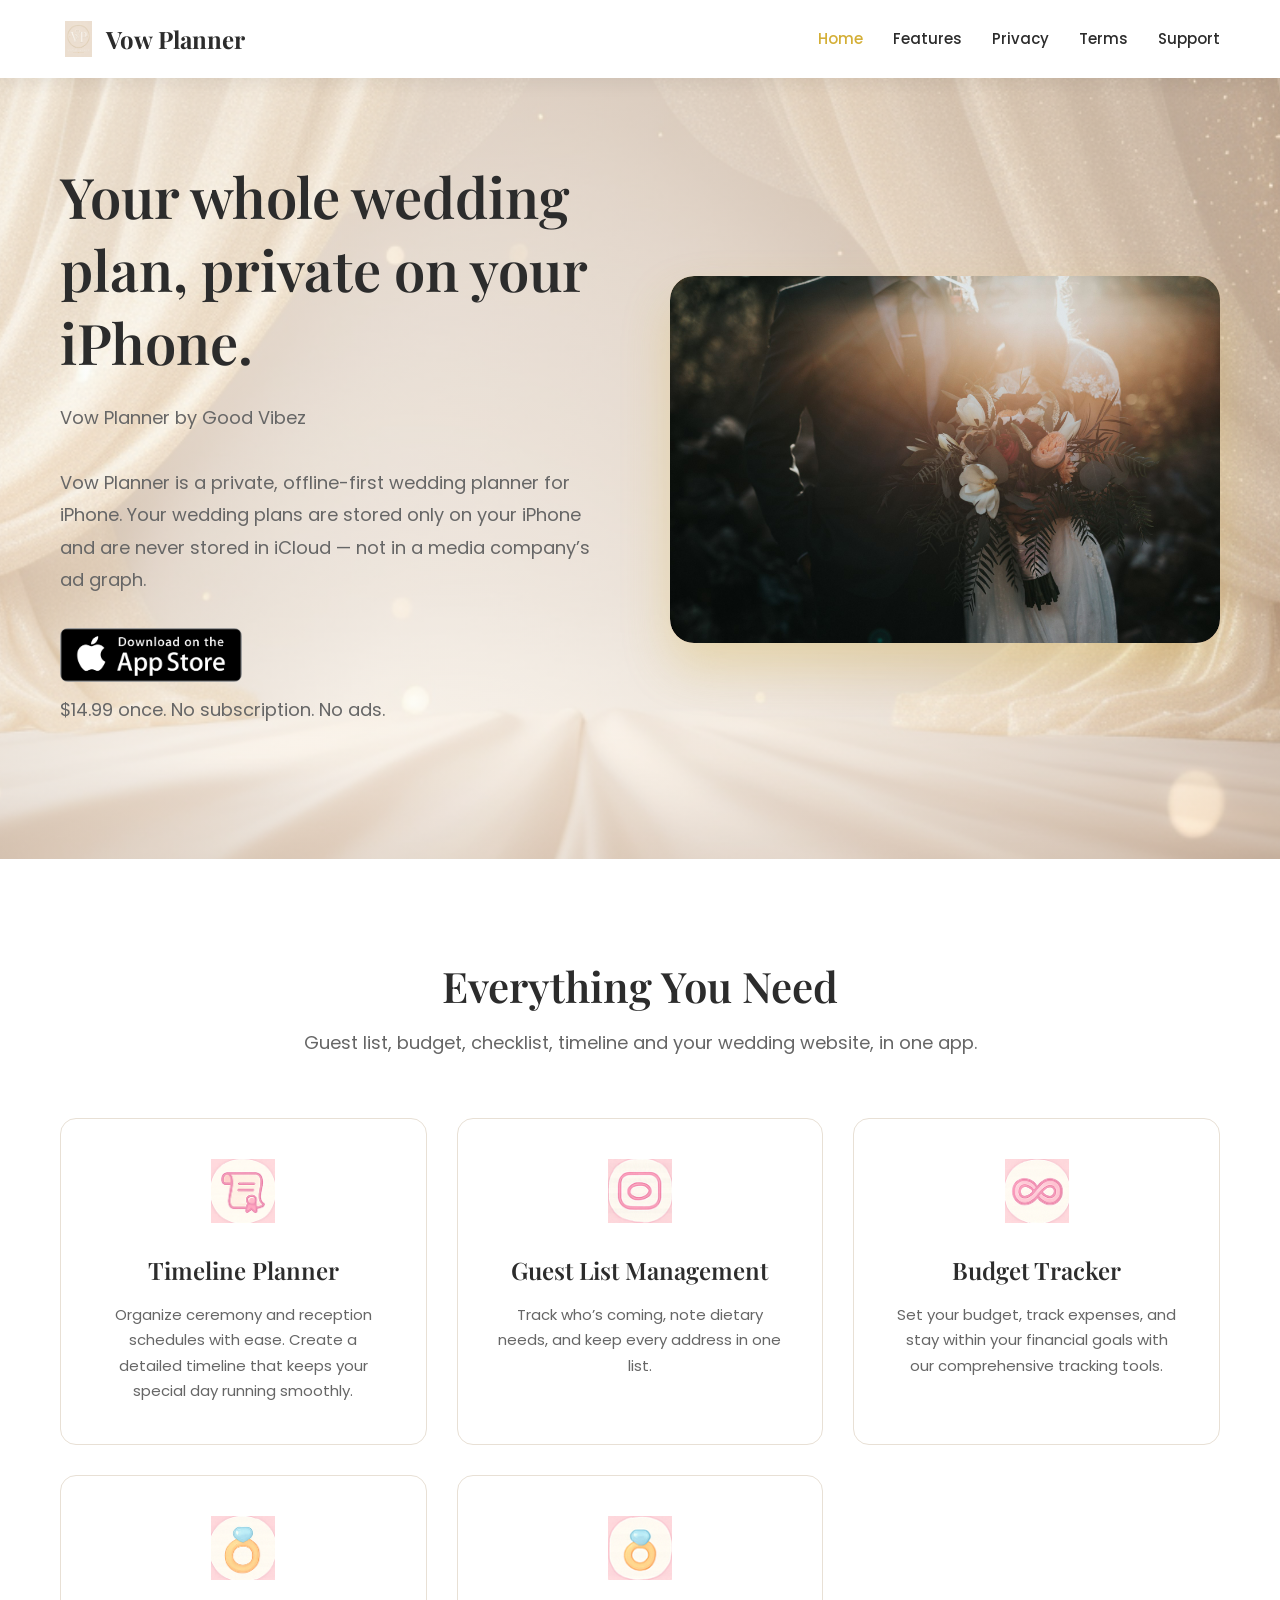
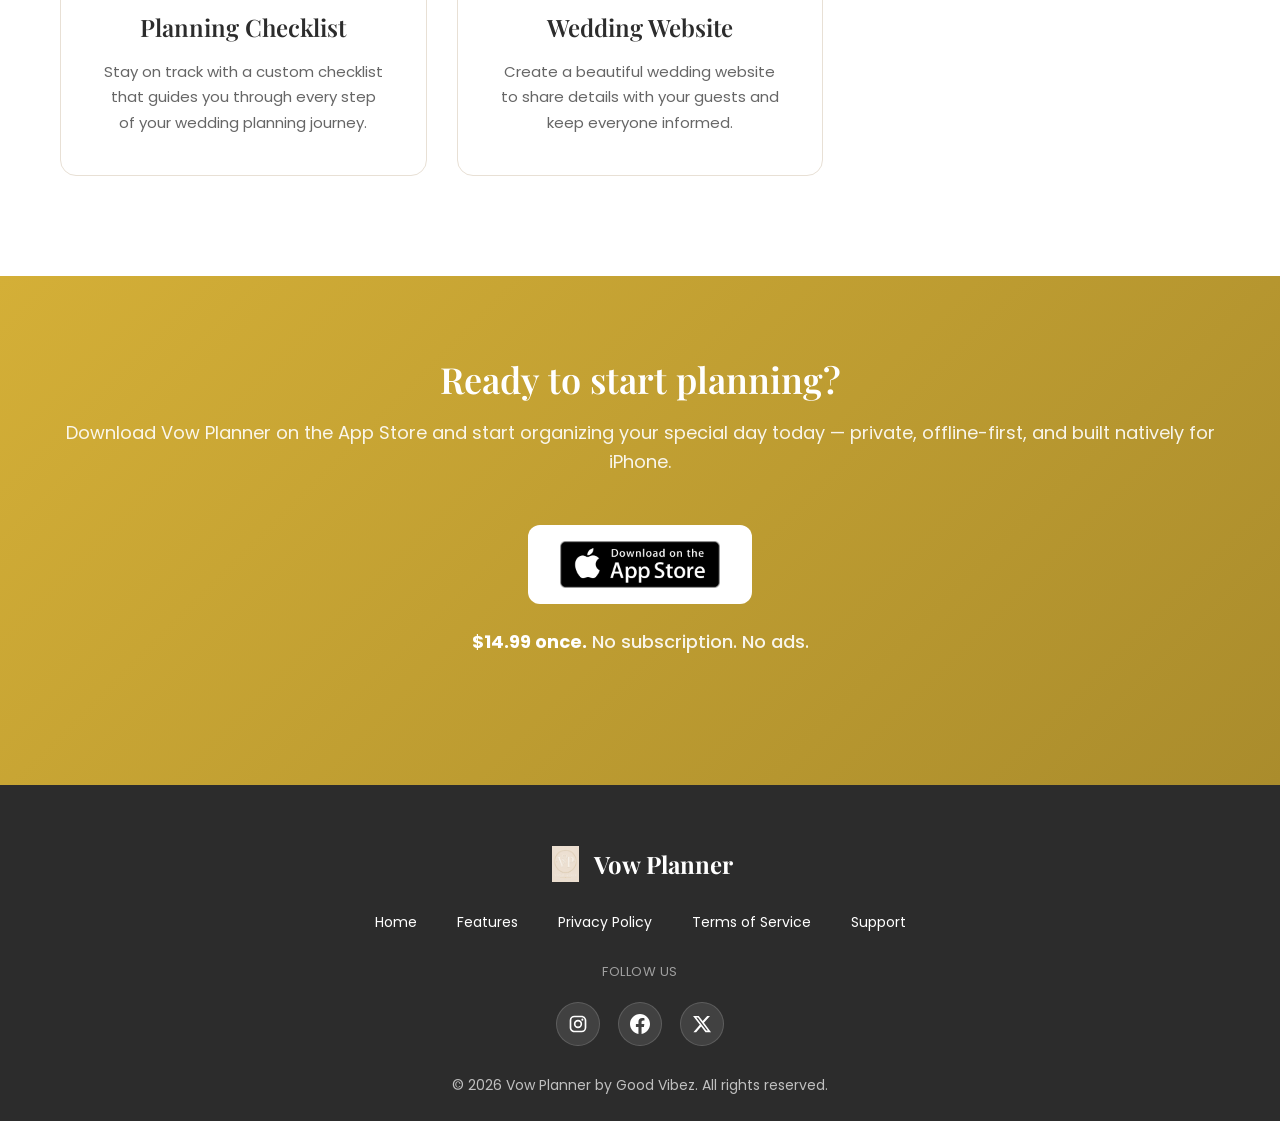
==== commit ac051c03: "Align privacy, terms, support, and home copy with no-accounts / on-device data wording" ====
--- a/index.html
+++ b/index.html
@@ -55,7 +55,7 @@
                 <div class="hero-text">
                     <h1>Your whole wedding plan, private on your iPhone.</h1>
                     <p class="hero-cta-note">Vow Planner by Good Vibez</p>
-                    <p>Vow Planner is a private, offline-first wedding planner for iPhone. Wedding data stays on your iPhone and in your iCloud — not in a media company’s ad graph.</p>
+                    <p>Vow Planner is a private, offline-first wedding planner for iPhone. Your wedding plans are stored only on your iPhone and are never stored in iCloud — not in a media company’s ad graph.</p>
                     <div class="app-download">
                         <a href="https://apps.apple.com/us/app/vow-planner/id6760318423" class="app-store-badge" target="_blank" rel="noopener noreferrer" aria-label="Download Vow Planner on the App Store">
                             <img src="images/download.png" alt="Download on the App Store">
--- a/css/extras.css
+++ b/css/extras.css
@@ -23,4 +23,3 @@
 .support-intro { padding: 2rem 0; }
 .support-intro p { max-width: 700px; margin: 0 auto; text-align: center; color: var(--text-light); font-size: 1.05rem; line-height: 1.7; }
 .faq-section h2 { text-align: center; margin-bottom: 1.5rem; }
-@media (min-width: 769px) { .features-grid { grid-template-columns: repeat(2, minmax(0, 1fr)); } }
